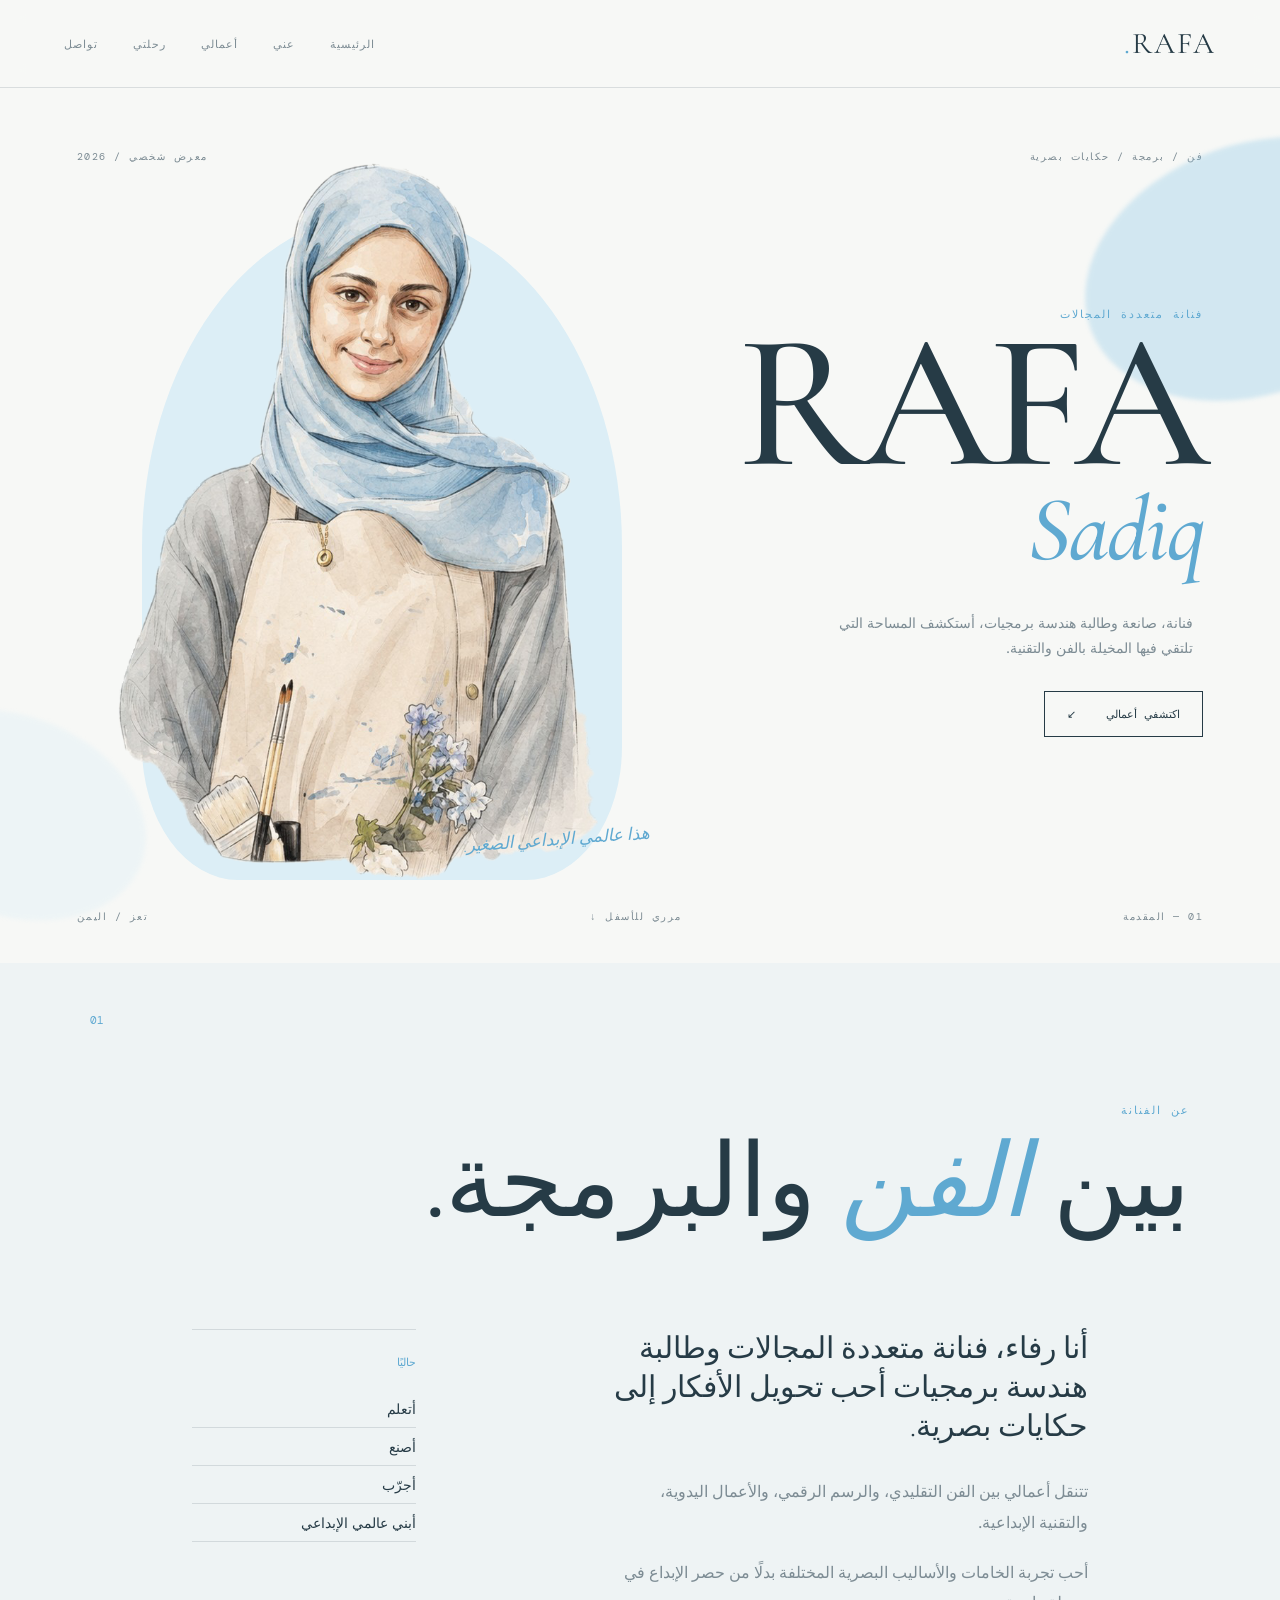
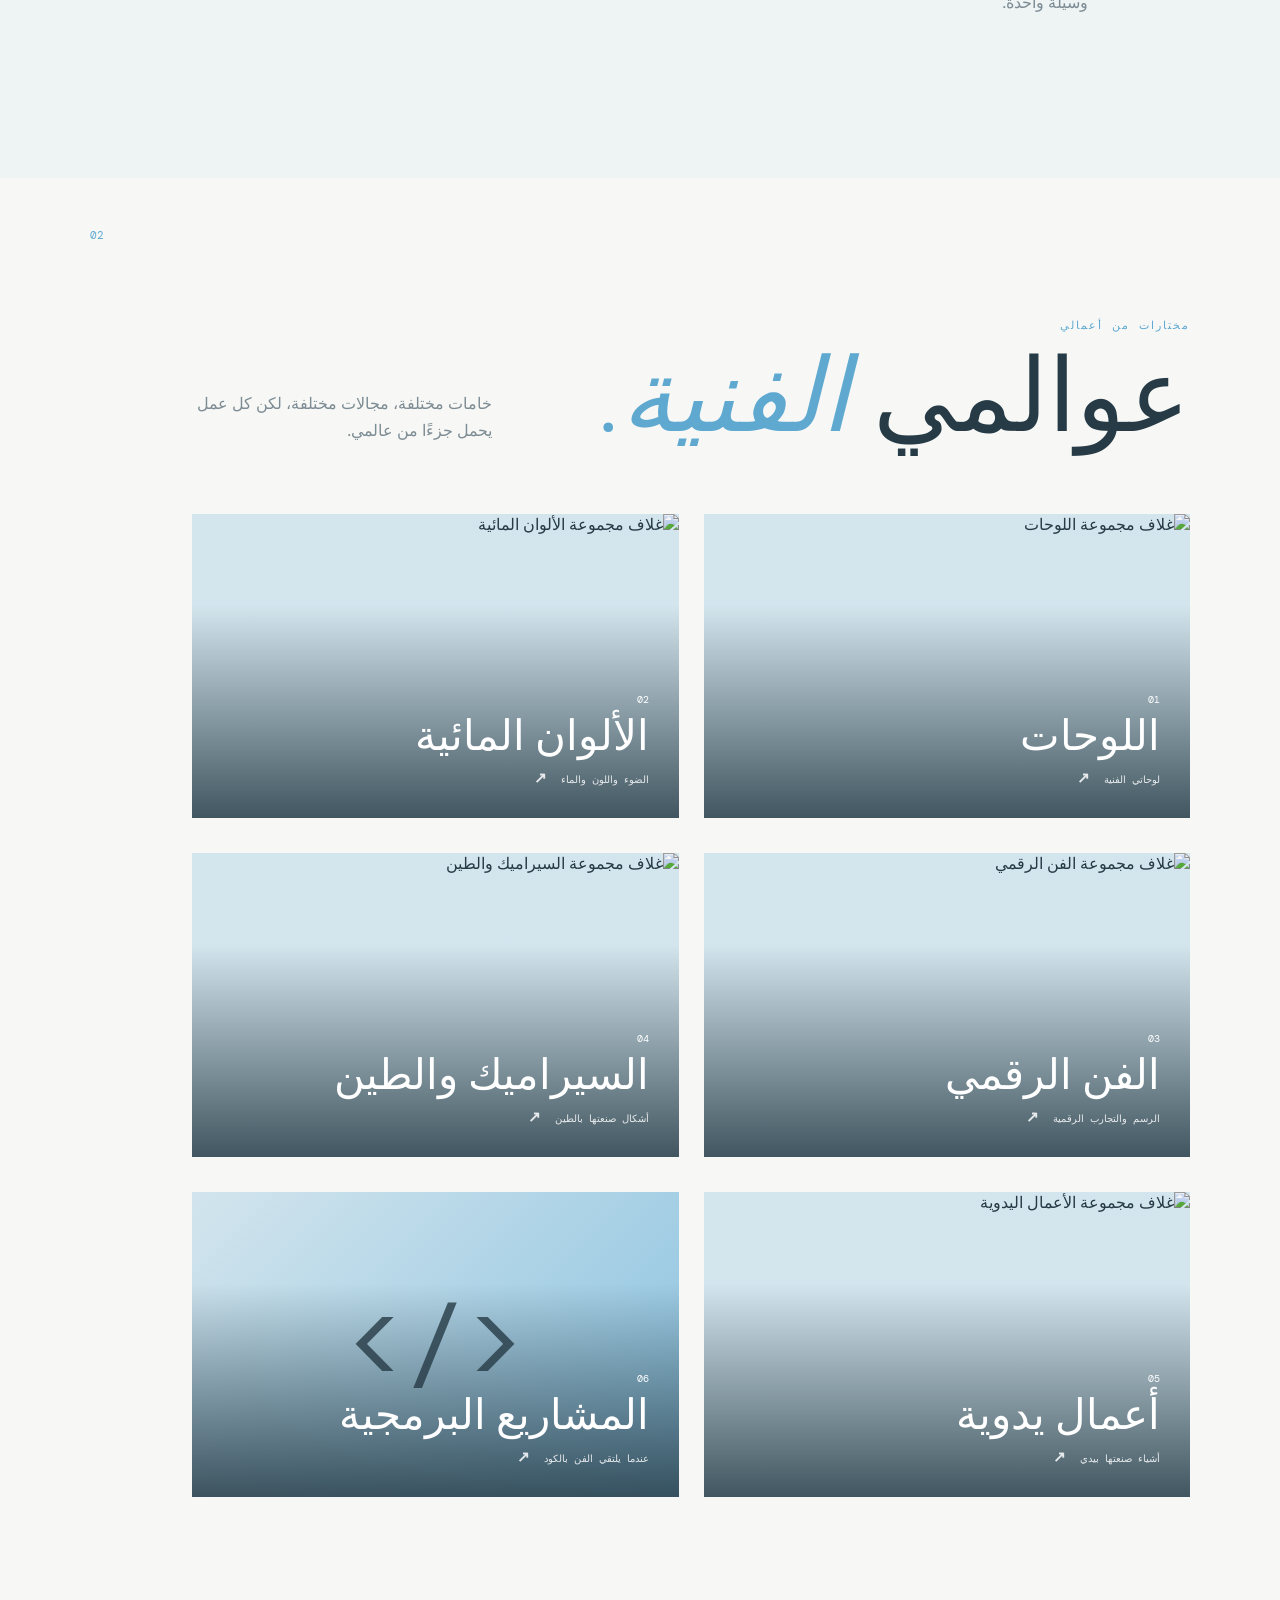
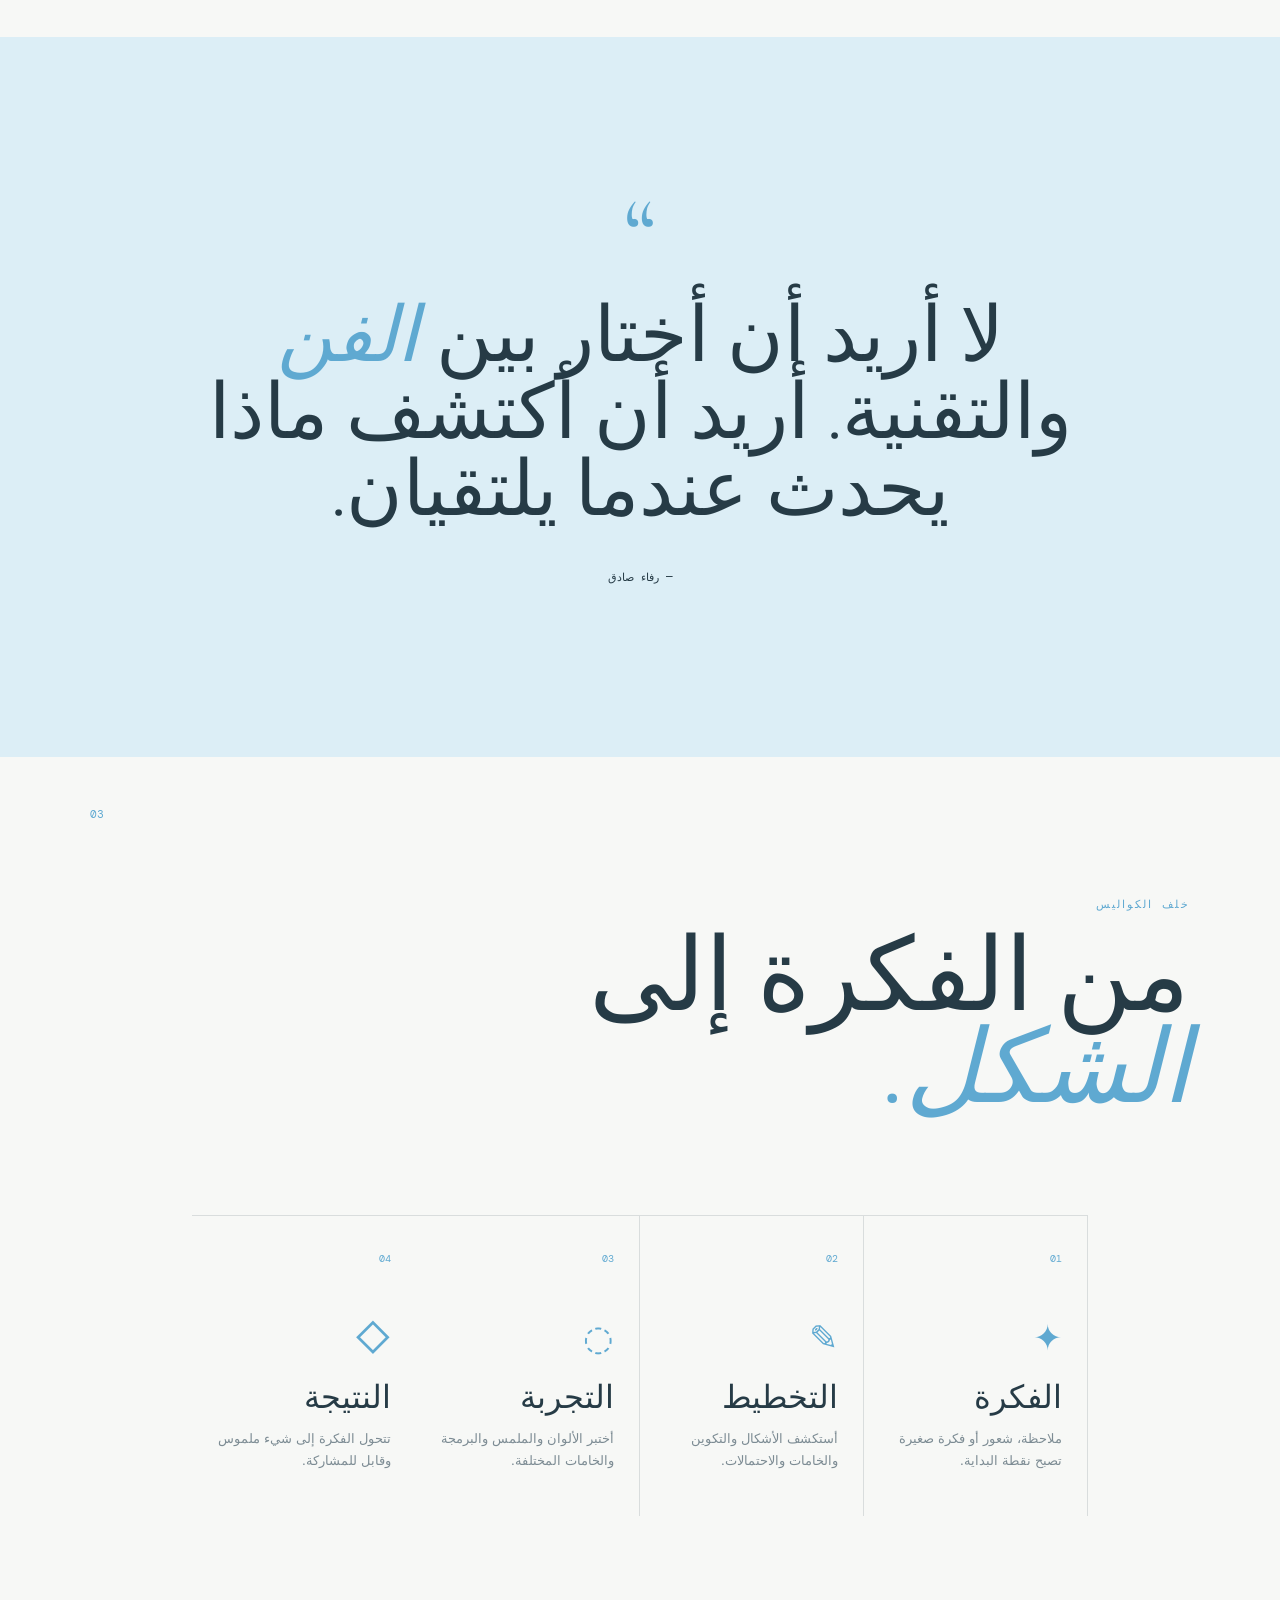
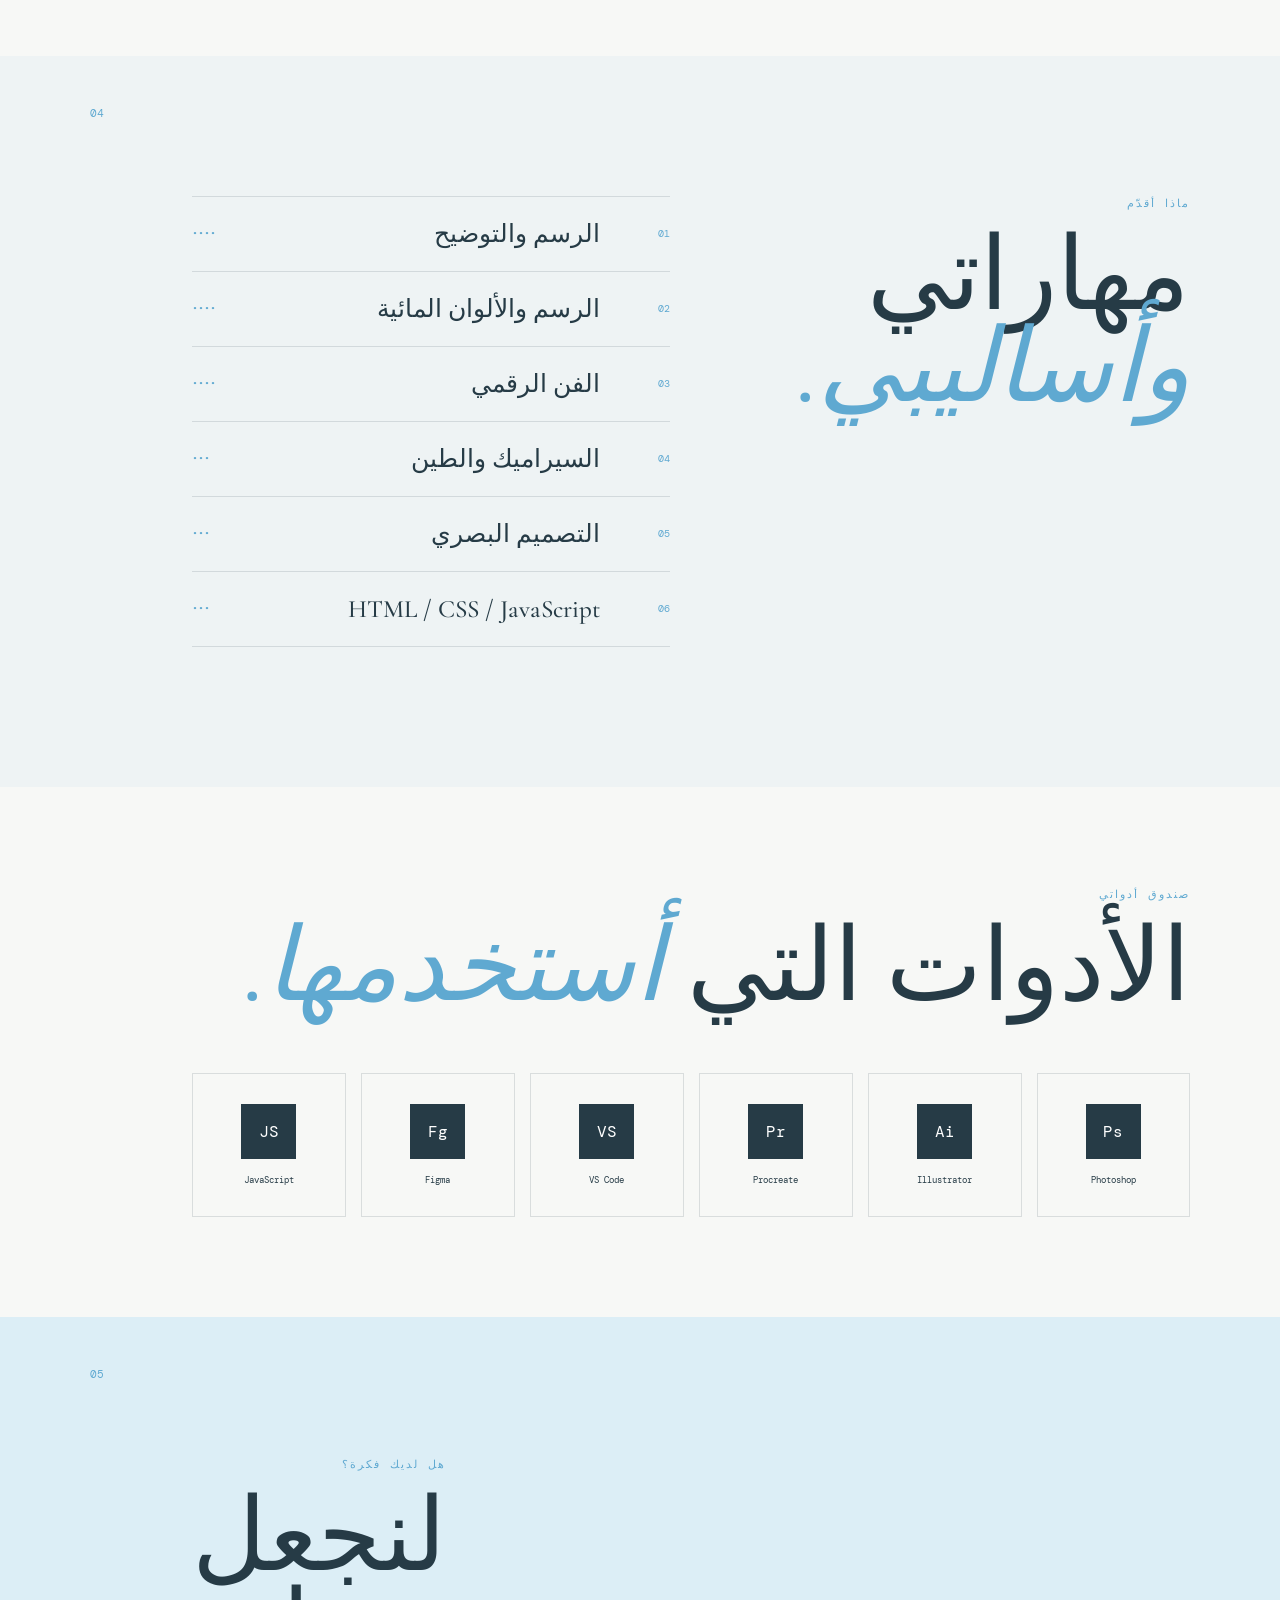
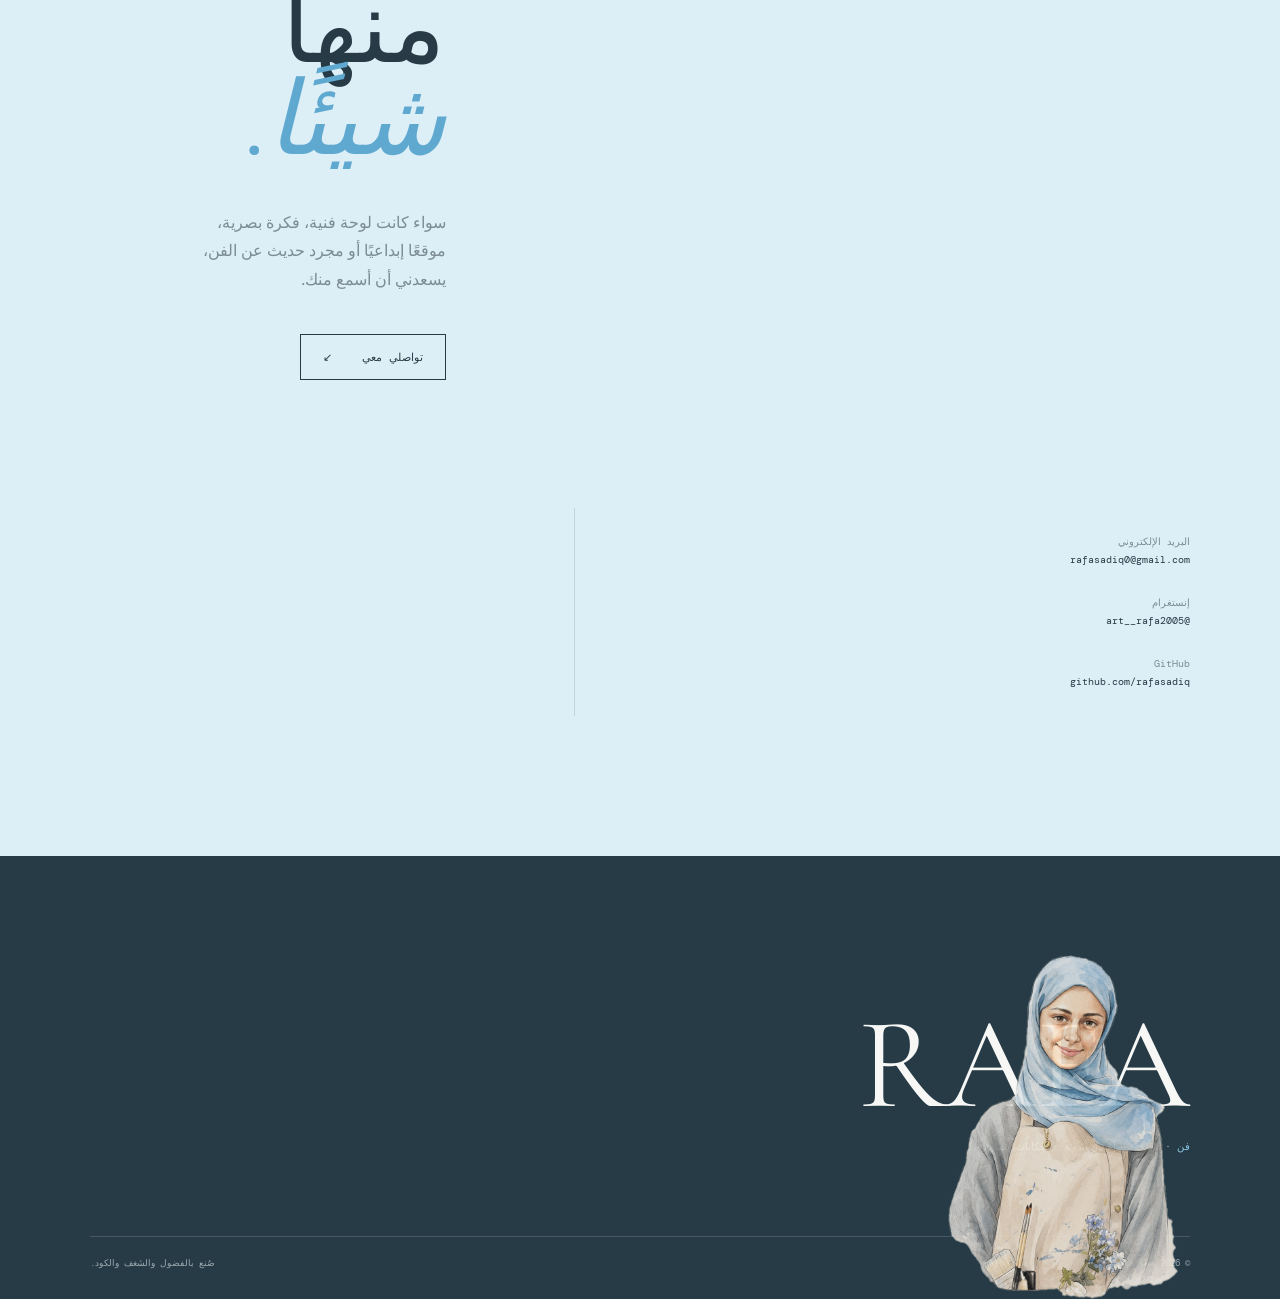
==== index.html @ 17b0424d "first commit" ====
<!DOCTYPE html>
<html lang="ar" dir="rtl">

<head>

    <meta charset="UTF-8">

    <meta name="viewport"
          content="width=device-width, initial-scale=1.0">

    <meta name="description"
          content="رفاء صادق — فنانة، مصممة وطالبة هندسة برمجيات">

    <title>رفاء صادق — فن وبرمجة</title>

    <!-- Google Fonts -->

    <link rel="preconnect"
          href="https://fonts.googleapis.com">

    <link rel="preconnect"
          href="https://fonts.gstatic.com"
          crossorigin>

    <link href="https://fonts.googleapis.com/css2?family=Cormorant+Garamond:wght@400;500;600;700&family=DM+Mono:wght@400;500&family=Inter:wght@300;400;500;600&display=swap"
          rel="stylesheet">

    <link rel="stylesheet"
          href="css/style.css">

</head>


<body>


<!-- ================= NAVIGATION ================= -->

<header class="navbar">

    <a href="#home" class="logo">
        RAFA<span>.</span>
    </a>


    <nav class="nav-links">

        <a href="#home">
            الرئيسية
        </a>

        <a href="#about">
            عني
        </a>

        <a href="#works">
            أعمالي
        </a>

        <a href="#process">
            رحلتي
        </a>

        <a href="#contact">
            تواصل
        </a>

    </nav>


    <button class="menu-button"
            id="menuButton"
            aria-label="فتح القائمة">

        <span></span>
        <span></span>

    </button>

</header>



<!-- ================= HERO ================= -->

<main>


<section class="hero" id="home">


    <div class="hero-watercolor watercolor-one"></div>

    <div class="hero-watercolor watercolor-two"></div>



    <div class="hero-top">

        <span>
            فن / برمجة / حكايات بصرية
        </span>

        <span>
            معرض شخصي / 2026
        </span>

    </div>



    <div class="hero-content">


        <div class="hero-title">


            <p class="small-label">
                فنانة متعددة المجالات
            </p>


            <h1>

                RAFA

                <span>
                    Sadiq
                </span>

            </h1>


            <p class="hero-description">

                فنانة، صانعة وطالبة هندسة برمجيات،
                أستكشف المساحة التي تلتقي فيها
                المخيلة بالفن والتقنية.

            </p>


            <a href="#works"
               class="primary-button">

                اكتشفي أعمالي

                <span>
                    ↙
                </span>

            </a>


        </div>



        <div class="hero-character">


            <div class="character-frame">

                <img src="imges/rafa.png"
                     alt="صورة رفاء الفنية">

            </div>


            <span class="character-note">

                هذا عالمي الإبداعي الصغير.

            </span>


        </div>


    </div>



    <div class="hero-bottom">

        <span>
            01 — المقدمة
        </span>

        <span class="scroll-indicator">
            مرري للأسفل ↓
        </span>

        <span>
            تعز / اليمن
        </span>

    </div>


</section>



<!-- ================= ABOUT ================= -->

<section class="about section"
         id="about">


    <div class="section-number">
        01
    </div>



    <div class="section-heading">


        <p class="eyebrow">
            عن الفنانة
        </p>


        <h2>

            بين
            <em>الفن</em>
            والبرمجة.

        </h2>


    </div>



    <div class="about-grid">


        <div class="about-text">


            <p class="large-text">

                أنا رفاء، فنانة متعددة المجالات
                وطالبة هندسة برمجيات أحب تحويل
                الأفكار إلى حكايات بصرية.

            </p>


            <p>

                تتنقل أعمالي بين الفن التقليدي،
                والرسم الرقمي، والأعمال اليدوية،
                والتقنية الإبداعية.

            </p>


            <p>

                أحب تجربة الخامات والأساليب
                البصرية المختلفة بدلًا من حصر
                الإبداع في وسيلة واحدة.

            </p>


</div>



        <div class="about-note">


            <span>
                حاليًا
            </span>


            <ul>

                <li>
                    أتعلم
                </li>

                <li>
                    أصنع
                </li>

                <li>
                    أجرّب
                </li>

                <li>
                    أبني عالمي الإبداعي
                </li>

            </ul>


        </div>


    </div>


</section>



<!-- ================= WORKS ================= -->

<section class="works section" id="works">

    <div class="section-number">
        02
    </div>


    <!-- WORKS INTRO -->

    <div class="works-heading">

        <div>

            <p class="eyebrow">
                مختارات من أعمالي
            </p>

            <h2>
                عوالمي
                <em>الفنية.</em>
            </h2>

        </div>


        <p class="works-intro">

            خامات مختلفة، مجالات مختلفة،
            لكن كل عمل يحمل جزءًا من عالمي.

        </p>

    </div>


    <!-- =================
         WORK CATEGORIES
    ================= -->

    <div class="work-categories">


        <!-- 01 — PAINTINGS -->

      <a href="paintings.html" class="work-category">
    <div class="category-image">
        <img src="assets/works/painting-cover.jpg"
             alt="غلاف مجموعة اللوحات">

        <div class="category-overlay">
            <span>01</span>

            <h3>
                اللوحات
            </h3>

            <p>
                لوحاتي الفنية
                <strong>↗</strong>
            </p>
        </div>
    </div>
</a>



        <!-- 02 — WATERCOLOR -->
<a href="watercolor.html" class="work-category">
    <div class="category-image">
        <img src="assets/works/watercolor-cover.jpg"
             alt="غلاف مجموعة الألوان المائية">

        <div class="category-overlay">
            <span>02</span>

            <h3>
                الألوان المائية
            </h3>

            <p>
                الضوء واللون والماء
                <strong>↗</strong>
            </p>
        </div>
    </div>
</a>



        <!-- 03 — DIGITAL ART -->

       <a href="digital.html" class="work-category">
    <div class="category-image">
        <img src="assets/works/digital-cover.jpg"
             alt="غلاف مجموعة الفن الرقمي">

        <div class="category-overlay">
            <span>03</span>

            <h3>
                الفن الرقمي
            </h3>

            <p>
                الرسم والتجارب الرقمية
                <strong>↗</strong>
            </p>
        </div>
    </div>
</a>



        <!-- 04 — CERAMICS -->
<a href="ceramics.html" class="work-category">
    <div class="category-image">
        <img src="assets/works/ceramic-cover.jpg"
             alt="غلاف مجموعة السيراميك والطين">

        <div class="category-overlay">
            <span>04</span>

            <h3>
                السيراميك والطين
            </h3>

            <p>
                أشكال صنعتها بالطين
                <strong>↗</strong>
            </p>
        </div>
    </div>
</a>
       



        <!-- 05 — HANDMADE -->

   <a href="handmade.html" class="work-category">
    <div class="category-image">
        <img src="assets/works/handmade-cover.jpg"
             alt="غلاف مجموعة الأعمال اليدوية">

        <div class="category-overlay">
            <span>05</span>

            <h3>
                أعمال يدوية
            </h3>

            <p>
                أشياء صنعتها بيدي
                <strong>↗</strong>
            </p>
        </div>
    </div>
</a>



        <!-- 06 — CODE -->

      <a href="code.html" class="work-category">
    <div class="category-image code-category">

        <div class="code-symbol-large">
            &lt;/&gt;
        </div>

        <div class="category-overlay">
            <span>06</span>

            <h3>
                المشاريع البرمجية
            </h3>

            <p>
                عندما يلتقي الفن بالكود
                <strong>↗</strong>
            </p>
        </div>

    </div>
</a>


    </div>



    <!-- =========================
         COLLECTION VIEW
    ========================= -->

    <div class="collection-view"
         id="collectionView">


        <!-- BACK -->

        <button class="back-button"
                onclick="closeCollection()">

            ← العودة إلى الأعمال

        </button>


        <!-- COLLECTION HEADER -->

        <div class="collection-header">

            <p class="eyebrow"
               id="collectionEyebrow">

                COLLECTION

            </p>

            <h2 id="collectionTitle">

                أعمالي

            </h2>

            <p id="collectionDescription">

                مجموعة من أعمالي وتجربتي الإبداعية.

            </p>

        </div>


        <!-- COLLECTION CONTENT -->

        <div class="collection-gallery"
             id="collectionGallery">

            <!-- JavaScript سيضع الأعمال هنا -->

        </div>


    </div>

</section>



<!-- ================= CREATIVE STATEMENT ================= -->

<section class="statement">


    <div class="statement-mark">
        “
    </div>


    <blockquote>

        لا أريد أن أختار بين
        <span>الفن</span>
        والتقنية.
        أريد أن أكتشف ماذا يحدث
        عندما يلتقيان.

    </blockquote>


    <p>
        — رفاء صادق
    </p>


</section>



<!-- ================= PROCESS ================= -->

<section class="process section"
         id="process">


    <div class="section-number">
        03
    </div>



    <div class="section-heading">


        <p class="eyebrow">
            خلف الكواليس
        </p>


        <h2>

            من الفكرة
            إلى <em>الشكل.</em>

        </h2>


    </div>



    <div class="process-grid">


        <div class="process-item">


            <span>
                01
            </span>


            <div class="process-icon">
                ✦
            </div>


            <h3>
                الفكرة
            </h3>


            <p>

                ملاحظة، شعور أو فكرة صغيرة
                تصبح نقطة البداية.

            </p>


        </div>



        <div class="process-item">


            <span>
                02
            </span>


            <div class="process-icon">
                ✎
            </div>


            <h3>
                التخطيط
            </h3>


            <p>

                أستكشف الأشكال والتكوين
                والخامات والاحتمالات.

            </p>


        </div>



        <div class="process-item">


            <span>
                03
            </span>


            <div class="process-icon">
                ◌
            </div>


<h3>
                التجربة
            </h3>


            <p>

                أختبر الألوان والملمس
                والبرمجة والخامات المختلفة.

            </p>


        </div>



        <div class="process-item">


            <span>
                04
            </span>


            <div class="process-icon">
                ◇
            </div>


            <h3>
                النتيجة
            </h3>


            <p>

                تتحول الفكرة إلى شيء
                ملموس وقابل للمشاركة.

            </p>


        </div>


    </div>


</section>



<!-- ================= SKILLS ================= -->

<section class="skills section">


    <div class="section-number">
        04
    </div>



    <div class="skills-layout">


        <div>


            <p class="eyebrow">
                ماذا أقدّم
            </p>


            <h2>

                مهاراتي
                <em>وأساليبي.</em>

            </h2>


        </div>



        <div class="skills-list">


            <div class="skill-row">

                <span>01</span>

                <strong>
                    الرسم والتوضيح
                </strong>

                <small>
                    ••••
                </small>

            </div>


            <div class="skill-row">

                <span>02</span>

                <strong>
                    الرسم والألوان المائية
                </strong>

                <small>
                    ••••
                </small>

            </div>


            <div class="skill-row">

                <span>03</span>

                <strong>
                    الفن الرقمي
                </strong>

                <small>
                    ••••
                </small>

            </div>


            <div class="skill-row">

                <span>04</span>

                <strong>
                    السيراميك والطين
                </strong>

                <small>
                    •••
                </small>

            </div>


            <div class="skill-row">

                <span>05</span>

                <strong>
                    التصميم البصري
                </strong>

                <small>
                    •••
                </small>

            </div>


            <div class="skill-row">

                <span>06</span>

                <strong>
                    HTML / CSS / JavaScript
                </strong>

                <small>
                    •••
                </small>

            </div>


        </div>


    </div>


</section>



<!-- ================= TOOLS ================= -->

<section class="tools section">


    <div class="tools-header">


        <p class="eyebrow">
            صندوق أدواتي
        </p>


        <h2>

            الأدوات التي
            <em>أستخدمها.</em>

        </h2>


    </div>



    <div class="tools-grid">


        <div class="tool">

            <span class="tool-symbol">
                Ps
            </span>

            <p>
                Photoshop
            </p>

        </div>



        <div class="tool">

            <span class="tool-symbol">
                Ai
            </span>

            <p>
                Illustrator
            </p>

        </div>



        <div class="tool">

            <span class="tool-symbol">
                Pr
            </span>

            <p>
                Procreate
            </p>

        </div>



        <div class="tool">

            <span class="tool-symbol">
                VS
            </span>

            <p>
                VS Code
            </p>

        </div>



        <div class="tool">

            <span class="tool-symbol">
                Fg
            </span>

            <p>
                Figma
            </p>

        </div>



        <div class="tool">

            <span class="tool-symbol">
                JS
            </span>

            <p>
                JavaScript
            </p>

        </div>


    </div>


</section>


<!-- ================= CONTACT ================= -->

<section class="contact section"
         id="contact">


    <div class="contact-background"></div>


    <div class="section-number">
        05
    </div>



    <div class="contact-content">


        <p class="eyebrow">
            هل لديك فكرة؟
        </p>


        <h2>

            لنجعل منها
            <em>شيئًا.</em>

        </h2>


        <p class="contact-description">

            سواء كانت لوحة فنية، فكرة بصرية،
            موقعًا إبداعيًا أو مجرد حديث عن الفن،
            يسعدني أن أسمع منك.

        </p>


        <a href="mailto:rafasadiq0@gmail.com"
           class="primary-button">

            تواصلي معي

            <span>
                ↙
            </span>

        </a>


    </div>



    <div class="contact-details">


        <p>

            البريد الإلكتروني

            <br>

            <a href="mailto:rafasadiq0@gmail.com">
                rafasadiq0@gmail.com
            </a>

        </p>



        <p>

            إنستغرام

            <br>

            <a href="#">
                @art__rafa2005
            </a>

        </p>



        <p>

            GitHub

            <br>

            <a href="#">
                github.com/rafasadiq
            </a>

        </p>


    </div>


</section>


</main>



<!-- ================= FOOTER ================= -->

<footer>


    <div class="footer-character">

        <img src="imges/rafa.png"
             alt="رفاء">

    </div>



    <div class="footer-main">


        <h2>
            RAFA
        </h2>


        <p>
            فن · برمجة · أعمال يدوية · حكايات بصرية
        </p>


    </div>



    <div class="footer-bottom">


        <span>
            © 2026 رفاء صادق
        </span>


        <span>
            صُنع بالفضول والشغف والكود.
        </span>


    </div>


</footer>



<script src="js/script.js"></script>

</body>

</html>
---- css/style.css ----
/* =========================
   ROOT
========================= */

:root {

    --cream: #f7f8f6;
    --paper: #eef3f4;

    --sky: #8fc9e8;
    --sky-dark: #5fa9d1;
    --sky-light: #dceef6;

    --ink: #263b46;
    --muted: #7d8c94;

    --white: #ffffff;

    --border: rgba(38, 59, 70, 0.14);

    --serif: "Cormorant Garamond", serif;
    --sans: "Inter", sans-serif;
    --mono: "DM Mono", monospace;

}


/* =========================
   RESET
========================= */

* {
    margin: 0;
    padding: 0;
    box-sizing: border-box;
}

html {
    scroll-behavior: smooth;
}

body {

    background: var(--cream);

    color: var(--ink);

    font-family: var(--sans);

    overflow-x: hidden;

}

img {
    max-width: 100%;
    display: block;
}

a {
    color: inherit;
    text-decoration: none;
}


/* =========================
   NAVBAR
========================= */

.navbar {

    position: fixed;

    top: 0;
    left: 0;

    width: 100%;

    padding: 25px 5vw;

    display: flex;

    justify-content: space-between;
    align-items: center;

    z-index: 1000;

    background: rgba(247, 248, 246, 0.85);

    backdrop-filter: blur(12px);

    border-bottom: 1px solid var(--border);

}

.logo {

    font-family: var(--serif);

    font-size: 30px;

    letter-spacing: 2px;

}

.logo span {
    color: var(--sky-dark);
}


.nav-links {

    display: flex;

    gap: 35px;

}

.nav-links a {

    font-family: var(--mono);

    font-size: 11px;

    text-transform: uppercase;

    letter-spacing: 1px;

    color: var(--muted);

    transition: 0.3s;

}

.nav-links a:hover {
    color: var(--sky-dark);
}


.menu-button {
    display: none;
}


/* =========================
   HERO
========================= */

.hero {

    min-height: 100vh;

    padding: 150px 6vw 40px;

    position: relative;

    overflow: hidden;

    display: flex;

    flex-direction: column;

    justify-content: space-between;

}


.hero-top,
.hero-bottom {

    display: flex;

    justify-content: space-between;

    font-family: var(--mono);

    font-size: 10px;

    letter-spacing: 1.5px;

    color: var(--muted);

}


.hero-content {

    display: grid;

    grid-template-columns: 1fr 1fr;

    align-items: center;

    max-width: 1300px;

    width: 100%;

    margin: auto;

}


.hero-title {
    position: relative;
    z-index: 2;
}


.small-label,
.eyebrow {

    font-family: var(--mono);

    font-size: 11px;

    text-transform: uppercase;

    letter-spacing: 2px;

    color: var(--sky-dark);

    margin-bottom: 20px;

}


.hero-title h1 {

    font-family: var(--serif);

    font-size: clamp(100px, 15vw, 220px);

    font-weight: 500;

    line-height: 0.65;

    letter-spacing: -8px;

}


.hero-title h1 span {

    display: block;

    margin-left: 130px;

    margin-top: 35px;

    font-family: var(--serif);

    font-style: italic;

    font-size: 0.48em;

    letter-spacing: -2px;

    color: var(--sky-dark);

}


.hero-description {

    max-width: 380px;

    line-height: 1.8;

    color: var(--muted);

    font-size: 14px;

    margin: 50px 0 30px 10px;

}


.primary-button {

    display: inline-flex;

    gap: 30px;

    align-items: center;

    padding: 15px 22px;

    border: 1px solid var(--ink);

    font-family: var(--mono);

    font-size: 11px;

    text-transform: uppercase;

    transition: 0.3s;

}


.primary-button:hover {

    background: var(--ink);

    color: white;

}


.hero-character {

    position: relative;

    display: flex;

    justify-content: center;

}


.character-frame {

    width: min(480px, 90%);

    position: relative;

}


.character-frame::before {

    content: "";

    position: absolute;

    inset: 7% -5% 0 5%;

    background: var(--sky-light);

    border-radius: 50% 50% 20% 20%;

    z-index: -1;

}


.character-frame img {

    width: 100%;

    filter: saturate(0.9);

}


.character-note {

    position: absolute;

    right: -10px;

    bottom: 30px;

    font-family: var(--serif);

    font-style: italic;

    font-size: 17px;

    color: var(--sky-dark);
transform: rotate(-4deg);

}


.hero-bottom {
    margin-top: 30px;
}


/* =========================
   DECORATION
========================= */

.hero-watercolor {

    position: absolute;

    border-radius: 50%;

    filter: blur(2px);

    opacity: 0.35;

    pointer-events: none;

}

.watercolor-one {

    width: 350px;
    height: 250px;

    background: var(--sky);

    top: 15%;
    right: -150px;

    transform: rotate(-20deg);

}

.watercolor-two {

    width: 280px;
    height: 200px;

    background: var(--sky-light);

    bottom: 5%;
    left: -130px;

    transform: rotate(20deg);

}


/* =========================
   GENERAL SECTION
========================= */

.section {

    padding: 140px 7vw;

    position: relative;

}


.section-number {

    font-family: var(--mono);

    font-size: 11px;

    color: var(--sky-dark);

    position: absolute;

    left: 7vw;

    top: 50px;

}


.section-heading {

    max-width: 900px;

    margin-left: 8vw;

}


.section-heading h2,
.works-heading h2,
.skills h2,
.tools h2,
.contact h2 {

    font-family: var(--serif);

    font-weight: 500;

    font-size: clamp(60px, 8vw, 120px);

    line-height: 0.9;

}


h2 em {

    color: var(--sky-dark);

    font-style: italic;

}


/* =========================
   ABOUT
========================= */

.about {

    background: var(--paper);

}


.about-grid {

    display: grid;

    grid-template-columns: 1.5fr 0.7fr;

    gap: 15vw;

    margin: 100px 8vw 0;

}


.about-text {

    max-width: 700px;

}


.large-text {

    font-family: var(--serif);

    font-size: 30px;

    line-height: 1.3;

    margin-bottom: 30px;

}


.about-text p:not(.large-text) {

    color: var(--muted);

    line-height: 1.9;

    margin-bottom: 20px;

}


.about-note {

    border-top: 1px solid var(--border);

    padding-top: 20px;

}


.about-note span {

    font-family: var(--mono);

    color: var(--sky-dark);

    font-size: 11px;

}


.about-note ul {

    list-style: none;

    margin-top: 20px;

}


.about-note li {

    padding: 10px 0;

    border-bottom: 1px solid var(--border);

    font-size: 14px;

}


/* =========================
   WORKS
========================= */

.works {

    background: var(--cream);

}


.works-heading {

    display: flex;

    justify-content: space-between;

    align-items: end;

    margin-left: 8vw;

    margin-bottom: 70px;

}


.works-intro {

    max-width: 300px;

    color: var(--muted);

    line-height: 1.7;

}


.filters {

    margin-left: 8vw;

    display: flex;

    flex-wrap: wrap;

    gap: 10px;

    margin-bottom: 60px;

}


.filter {

    background: transparent;

    border: 1px solid var(--border);

    padding: 10px 15px;

    font-family: var(--mono);

    font-size: 10px;

    text-transform: uppercase;

    color: var(--muted);

    cursor: pointer;

    transition: 0.3s;

}


.filter:hover,
.filter.active {

    background: var(--sky);

    border-color: var(--sky);

    color: var(--ink);

}


.gallery {

    margin-left: 8vw;

    display: grid;

    grid-template-columns: repeat(12, 1fr);

    gap: 50px 25px;

}


.art-card {

    grid-column: span 4;

    opacity: 1;

    transition: 0.5s;

}


.art-card.large {
    grid-column: span 7;
}


.art-card.wide {
    grid-column: span 7;
}


.art-card.hidden {

    opacity: 0;

    transform: scale(0.96);

    pointer-events: none;

    position: absolute;

}


.art-image {

    position: relative;

    overflow: hidden;

    background: var(--sky-light);

    aspect-ratio: 4 / 5;

}


.large .art-image {

    aspect-ratio: 16 / 11;

}


.wide .art-image {

    aspect-ratio: 16 / 10;

}


.art-image img {

    width: 100%;

    height: 100%;

    object-fit: cover;

    transition: transform 0.7s;

}


.art-card:hover img {
    transform: scale(1.04);
}


.art-number {

    position: absolute;

    top: 15px;
    right: 15px;

    background: rgba(255,255,255,0.8);

    padding: 7px 9px;

    font-family: var(--mono);

    font-size: 9px;

}


.art-info {

    display: flex;

    justify-content: space-between;
padding: 15px 0;

    border-bottom: 1px solid var(--border);

}


.art-info h3 {

    font-family: var(--serif);

    font-size: 23px;

    font-weight: 500;

}


.art-info p,
.art-info > span {

    font-family: var(--mono);

    color: var(--muted);

    font-size: 9px;

    margin-top: 5px;

}


.code-art {

    display: grid;

    place-items: center;

    background:

        linear-gradient(
            135deg,
            var(--sky-light),
            var(--sky)
        );

}


.code-symbol {

    font-family: var(--mono);

    font-size: 70px;

    color: var(--ink);

}


/* =========================
   STATEMENT
========================= */

.statement {

    min-height: 80vh;

    padding: 15vh 10vw;

    display: flex;

    flex-direction: column;

    align-items: center;

    justify-content: center;

    text-align: center;

    background: var(--sky-light);

}


.statement-mark {

    font-family: var(--serif);

    font-size: 100px;

    color: var(--sky-dark);

    line-height: 0.5;

}


blockquote {

    max-width: 950px;

    font-family: var(--serif);

    font-size: clamp(45px, 6vw, 85px);

    line-height: 1;

    margin: 40px 0;

}


blockquote span {

    color: var(--sky-dark);

    font-style: italic;

}


.statement p {

    font-family: var(--mono);

    font-size: 11px;

}


/* =========================
   PROCESS
========================= */

.process {

    background: var(--cream);

}


.process-grid {

    margin: 100px 8vw 0;

    display: grid;

    grid-template-columns: repeat(4, 1fr);

    border-top: 1px solid var(--border);

}


.process-item {

    padding: 30px 25px;

    border-right: 1px solid var(--border);

    min-height: 300px;

}


.process-item:last-child {
    border-right: none;
}


.process-item > span {

    font-family: var(--mono);

    font-size: 10px;

    color: var(--sky-dark);

}


.process-icon {

    font-size: 35px;

    color: var(--sky-dark);

    margin: 50px 0 20px;

}


.process-item h3 {

    font-family: var(--serif);

    font-size: 32px;

    font-weight: 500;

}


.process-item p {

    color: var(--muted);

    font-size: 13px;

    line-height: 1.7;

    margin-top: 10px;

}


/* =========================
   SKILLS
========================= */

.skills {

    background: var(--paper);

}


.skills-layout {

    display: grid;

    grid-template-columns: 0.8fr 1.2fr;

    gap: 10vw;

    margin-left: 8vw;

}


.skills-list {

    border-top: 1px solid var(--border);

}


.skill-row {

    display: grid;

    grid-template-columns: 50px 1fr auto;

    gap: 20px;

    align-items: center;

    padding: 22px 0;

    border-bottom: 1px solid var(--border);

}


.skill-row span,
.skill-row small {

    font-family: var(--mono);

    color: var(--sky-dark);

    font-size: 10px;

}


.skill-row strong {

    font-family: var(--serif);

    font-size: 25px;

    font-weight: 500;

}


/* =========================
   TOOLS
========================= */

.tools {

    padding: 100px 7vw;

}


.tools-header {

    margin-left: 8vw;

    margin-bottom: 60px;

}


.tools-grid {

    margin-left: 8vw;

    display: grid;

    grid-template-columns: repeat(6, 1fr);

    gap: 15px;

}


.tool {

    border: 1px solid var(--border);

    padding: 30px 15px;

    text-align: center;

    transition: 0.3s;

}


.tool:hover {

    background: var(--sky-light);

    transform: translateY(-5px);

}


.tool-symbol {

    display: grid;

    place-items: center;

    width: 55px;

    height: 55px;

    margin: auto;

    background: var(--ink);

    color: white;

    font-family: var(--mono);

    font-size: 16px;

}


.tool p {

    font-family: var(--mono);

    font-size: 9px;

    margin-top: 15px;

}


/* =========================
   CONTACT
========================= */

.contact {

    min-height: 90vh;

    background: var(--sky-light);

    display: grid;

    grid-template-columns: 1fr 0.5fr;

    align-items: center;

    gap: 10vw;

}


.contact-content {

    margin-left: 8vw;

}


.contact-description {

    max-width: 500px;
color: var(--muted);

    line-height: 1.8;

    margin: 40px 0;

}


.contact-details {

    border-left: 1px solid var(--border);

    padding-left: 40px;

}


.contact-details p {

    font-family: var(--mono);

    font-size: 10px;

    color: var(--muted);

    margin: 25px 0;

    line-height: 1.8;

}


.contact-details a {

    color: var(--ink);

}


.contact-details a:hover {
    color: var(--sky-dark);
}


/* =========================
   FOOTER
========================= */

footer {

    position: relative;

    background: var(--ink);

    color: var(--cream);

    padding: 80px 7vw 30px;

    overflow: hidden;

}


.footer-character {

    position: absolute;

    right: 8vw;

    bottom: 0;

    width: 230px;

    opacity: 0.9;

}


.footer-main {

    min-height: 300px;

    display: flex;

    flex-direction: column;

    justify-content: center;

}


.footer-main h2 {

    font-family: var(--serif);

    font-size: 130px;

    font-weight: 400;

    line-height: 0.7;

}


.footer-main p {

    margin-top: 30px;

    font-family: var(--mono);

    font-size: 10px;

    color: var(--sky);

}


.footer-bottom {

    border-top: 1px solid rgba(255,255,255,0.15);

    padding-top: 20px;

    display: flex;

    justify-content: space-between;

    font-family: var(--mono);

    font-size: 9px;

    color: #9daab0;

}


/* =========================
   RESPONSIVE
========================= */

@media (max-width: 900px) {

    .nav-links {
        display: none;
    }

    .menu-button {
        display: flex;

        flex-direction: column;

        gap: 5px;

        border: none;

        background: none;

        cursor: pointer;
    }

    .menu-button span {

        width: 25px;
        height: 1px;

        background: var(--ink);

    }


    .hero-content {

        grid-template-columns: 1fr;

        text-align: center;

    }


    .hero-title {
        margin-bottom: 50px;
    }


    .hero-title h1 {
        font-size: 110px;
    }


    .hero-title h1 span {
        margin-left: 70px;
    }


    .hero-description {
        margin-left: auto;
        margin-right: auto;
    }


    .hero-character {
        max-width: 500px;
        margin: auto;
    }


    .about-grid,
    .skills-layout,
    .contact {

        grid-template-columns: 1fr;

    }


    .about-grid {
        gap: 60px;
    }


    .works-heading {
        flex-direction: column;

        align-items: start;

        gap: 30px;
    }


    .gallery {
        grid-template-columns: 1fr 1fr;
    }


    .art-card,
    .art-card.large,
    .art-card.wide {
        grid-column: span 1;
    }


    .process-grid {
        grid-template-columns: 1fr 1fr;
    }


    .tools-grid {
        grid-template-columns: repeat(3, 1fr);
    }


    .contact-details {
        border-left: none;

        border-top: 1px solid var(--border);

        padding: 30px 0;

        margin-left: 8vw;
    }

}


@media (max-width: 600px) {

    .hero {
        padding-left: 25px;
        padding-right: 25px;
    }


    .hero-top,
    .hero-bottom {
        font-size: 8px;
    }


    .hero-title h1 {
        font-size: 75px;
        letter-spacing: -4px;
    }


    .hero-title h1 span {
        margin-left: 40px;
    }


    .section {
        padding: 100px 25px;
    }


    .section-heading,
    .works-heading,
    .filters,
    .gallery,
    .process-grid,
    .skills-layout,
    .tools-header,
    .tools-grid {
        margin-left: 0;
    }


    .section-heading h2,
    .works-heading h2,
    .skills h2,
    .tools h2,
    .contact h2 {
        font-size: 65px;
    }


    .gallery {
        grid-template-columns: 1fr;
    }


    .art-card,
    .art-card.large,
    .art-card.wide {
        grid-column: span 1;
    }


    .process-grid {
        grid-template-columns: 1fr;
    }


    .process-item {
        border-right: none;

        border-bottom: 1px solid var(--border);
    }


    .tools-grid {
        grid-template-columns: repeat(2, 1fr);
    }


    .footer-character {
        opacity: 0.3;
        right: -30px;
    }
.footer-main h2 {
        font-size: 80px;
    }


    .footer-bottom {
        flex-direction: column;
        gap: 10px;
    }

}

#

/* =========================
   SCROLL REVEAL
========================= */

.reveal {

    opacity: 0;

    transform: translateY(30px);

    transition:
        opacity 0.8s ease,
        transform 0.8s ease;

}


.reveal.revealed {

    opacity: 1;

    transform: translateY(0);

}


/* =========================
   MOBILE NAV
========================= */

@media (max-width: 900px) {

    .nav-links.mobile-open {

        display: flex;

        position: absolute;

        top: 80px;

        left: 0;

        width: 100%;

        padding: 30px;

        flex-direction: column;

        gap: 20px;

        background: var(--cream);

        border-bottom: 1px solid var(--border);

    }

}

/* =========================
   ARABIC / RTL
========================= */

body {
    direction: rtl;
}


/* Navigation */

.navbar {
    direction: rtl;
}


/* Hero */

.hero {
    direction: rtl;
}

.hero-top,
.hero-bottom {
    direction: rtl;
}

.hero-title {
    text-align: right;
}

.hero-description {
    margin-right: 10px;
    margin-left: 0;
}


/* About */

.about-grid {
    direction: rtl;
}

.about-note {
    text-align: right;
}


/* Works */
/* =========================
   WORK CATEGORIES
========================= */

.work-categories {

    margin-left: 8vw;

    display: grid;

    grid-template-columns: repeat(2, 1fr);

    gap: 35px 25px;

}


.work-category {

    cursor: pointer;

    position: relative;

}


.category-image {

    position: relative;

    overflow: hidden;

    aspect-ratio: 16 / 10;

    background: var(--sky-light);

}


.category-image img {

    width: 100%;

    height: 100%;

    object-fit: cover;

    transition:
        transform 0.8s ease,
        filter 0.8s ease;

}


.work-category:hover
.category-image img {

    transform: scale(1.05);

}


/* =========================
   CATEGORY OVERLAY
========================= */

.category-overlay {

    position: absolute;

    inset: 0;

    display: flex;

    flex-direction: column;

    justify-content: flex-end;

    padding: 30px;

    color: white;

    background:
        linear-gradient(
            to top,
            rgba(38, 59, 70, 0.85),
            rgba(38, 59, 70, 0.05) 70%
        );

}


.category-overlay span {

    font-family: var(--mono);

    font-size: 10px;

    margin-bottom: 10px;

}


.category-overlay h3 {

    font-family: var(--serif);

    font-size: 42px;

    font-weight: 500;

    line-height: 1;

}


.category-overlay p {

    font-family: var(--mono);

    font-size: 10px;

    margin-top: 10px;

    opacity: 0.85;

}


.category-overlay strong {

    font-size: 15px;

    margin-right: 8px;

}


/* =========================
   CODE COVER
========================= */

.code-category {

    display: flex;

    align-items: center;

    justify-content: center;

    background:
        linear-gradient(
            135deg,
            var(--sky-light),
            var(--sky)
        );

}


.code-symbol-large {

    font-family: var(--mono);

    font-size: 100px;

    color: var(--ink);

    opacity: 0.8;

}


/* =========================
   COLLECTION VIEW
========================= */

.collection-view {

    display: none;

    margin-left: 8vw;

    margin-top: 110px;

}


.collection-view.open {

    display: block;

}


/* =========================
   BACK BUTTON
========================= */

.back-button {

    border: none;

    background: none;

    padding: 0;

    font-family: var(--mono);

    font-size: 10px;

    color: var(--sky-dark);

    cursor: pointer;

    margin-bottom: 60px;

    transition: 0.3s;

}


.back-button:hover {

    color: var(--ink);

    transform: translateX(5px);

}


/* =========================
   COLLECTION HEADER
========================= */

.collection-header {

    max-width: 800px;

    margin-bottom: 70px;

}


.collection-header h2 {

    font-family: var(--serif);

    font-size: clamp(65px, 9vw, 120px);

    line-height: 0.9;

    font-weight: 500;

    margin: 20px 0 30px;

}


.collection-header h2 em {

    color: var(--sky-dark);

    font-style: italic;

}


.collection-header > p:last-child {

    max-width: 520px;

    color: var(--muted);

    line-height: 1.9;

}


/* =========================
   COLLECTION GALLERY
========================= */

.collection-gallery {

    display: grid;

    grid-template-columns: repeat(2, 1fr);

    gap: 70px 30px;

}


.collection-item {

    overflow: hidden;

}


.collection-item.large {

    grid-column: span 2;

}


.collection-item-image {

    overflow: hidden;

    background: var(--sky-light);

    aspect-ratio: 4 / 5;

}


.collection-item.large
.collection-item-image {

    aspect-ratio: 16 / 10;

}


.collection-item-image img {

    width: 100%;

    height: 100%;

    object-fit: cover;

    transition:
        transform 0.7s ease;

}


.collection-item:hover
.collection-item-image img {

    transform: scale(1.03);

}


.collection-item-info {

    display: flex;

    align-items: baseline;

    justify-content: space-between;

    padding: 15px 0;

    border-bottom: 1px solid var(--border);

}


.collection-item-info h3 {

    font-family: var(--serif);

    font-size: 27px;

    font-weight: 500;

}


.collection-item-info span {font-family: var(--mono);

    font-size: 9px;

    color: var(--muted);

}

/* Process */

.process {
    direction: rtl;
}

.process-grid {
    direction: rtl;
}

.process-item {
    text-align: right;
}


/* Skills */

.skills {
    direction: rtl;
}

.skills-layout {
    direction: rtl;
}

.skill-row {
    direction: rtl;
}


/* Tools */

.tools {
    direction: rtl;
}

.tools-header {
    text-align: right;
}


/* Contact */

.contact {
    direction: rtl;
}

.contact-content {
    text-align: right;
}

.contact-details {
    text-align: right;
}


/* Footer */

footer {
    direction: rtl;
}

.footer-main {
    text-align: right;
}

@media (max-width: 900px) {

    .work-categories {

        grid-template-columns: 1fr;

        margin-left: 0;

    }


    .category-overlay h3 {

        font-size: 36px;

    }


    .collection-view {

        margin-left: 0;

    }


    .collection-gallery {

        grid-template-columns: 1fr;

    }


    .collection-item.large {

        grid-column: span 1;

    }

}


@media (max-width: 600px) {

    .category-image {

        aspect-ratio: 4 / 3;

    }


    .category-overlay {

        padding: 20px;

    }


    .category-overlay h3 {

        font-size: 32px;

    }


    .code-symbol-large {

        font-size: 70px;

    }


    .collection-header h2 {

        font-size: 65px;

    }

}
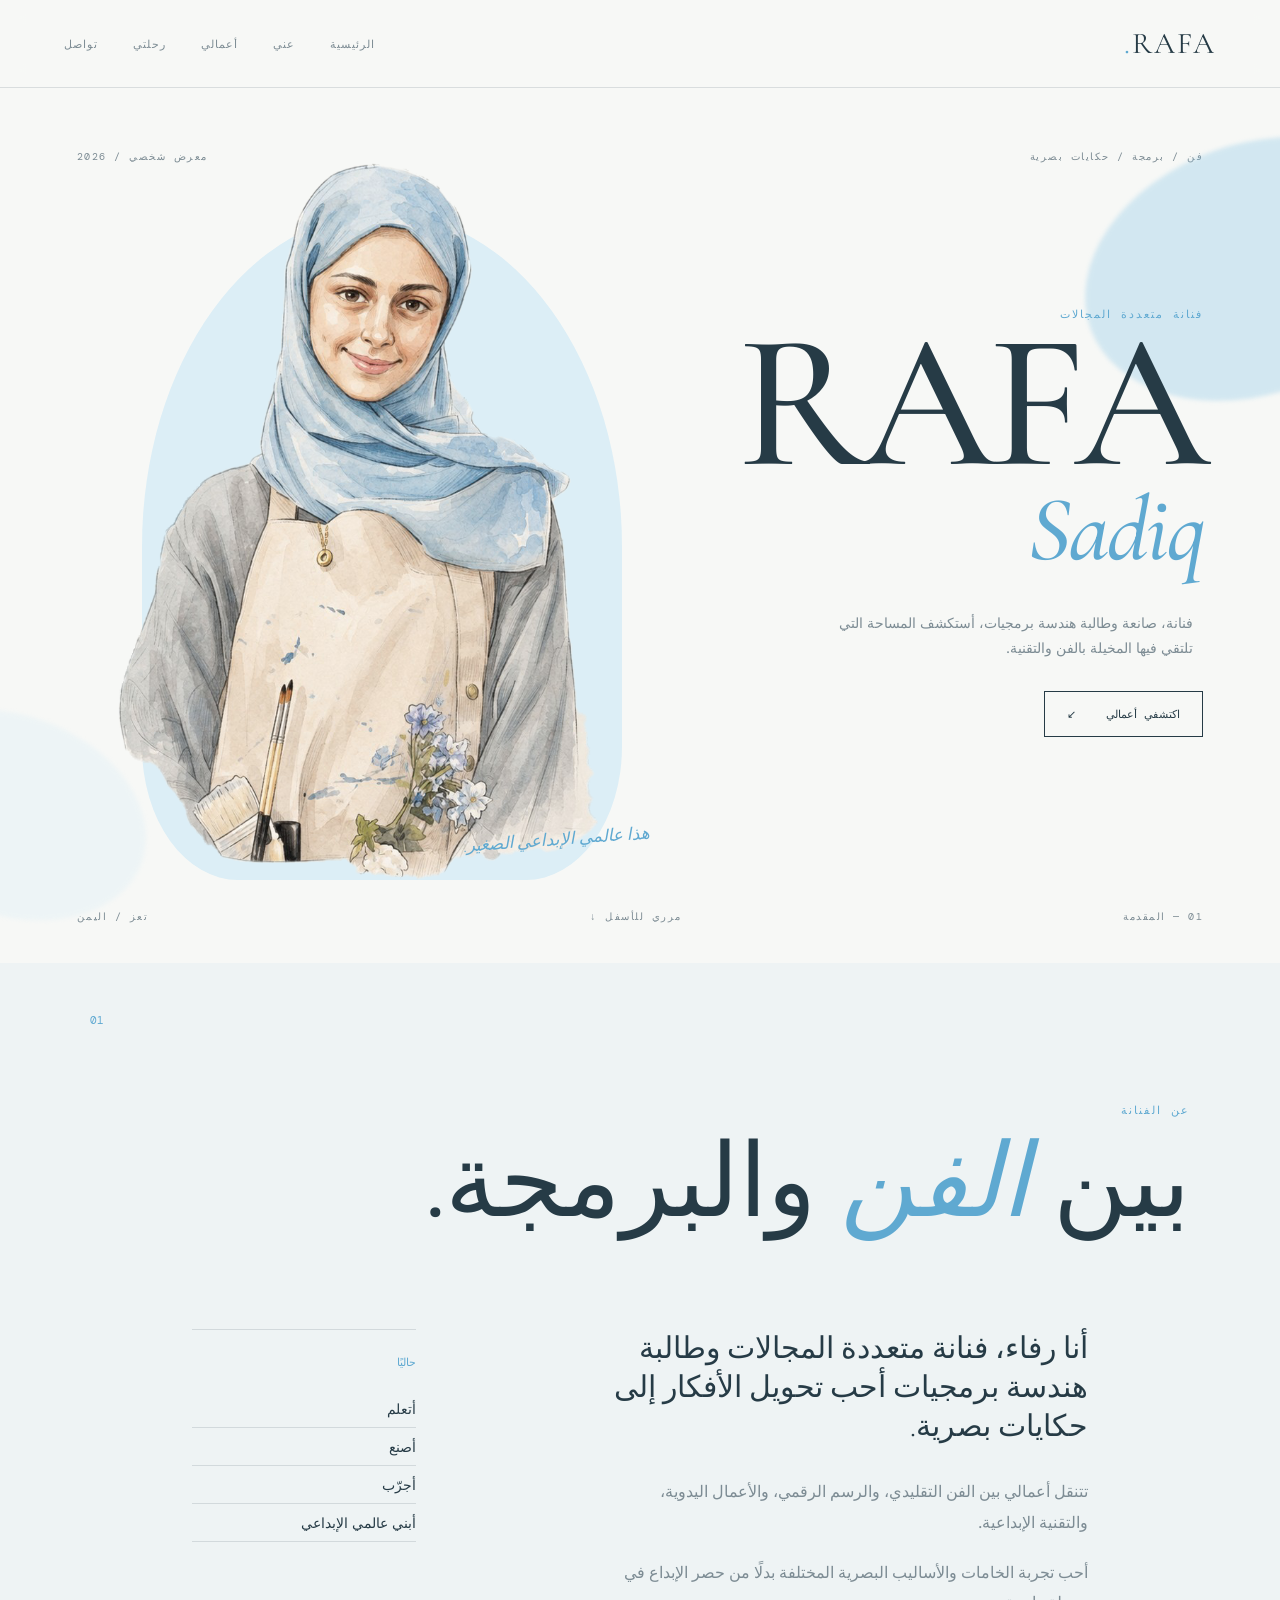
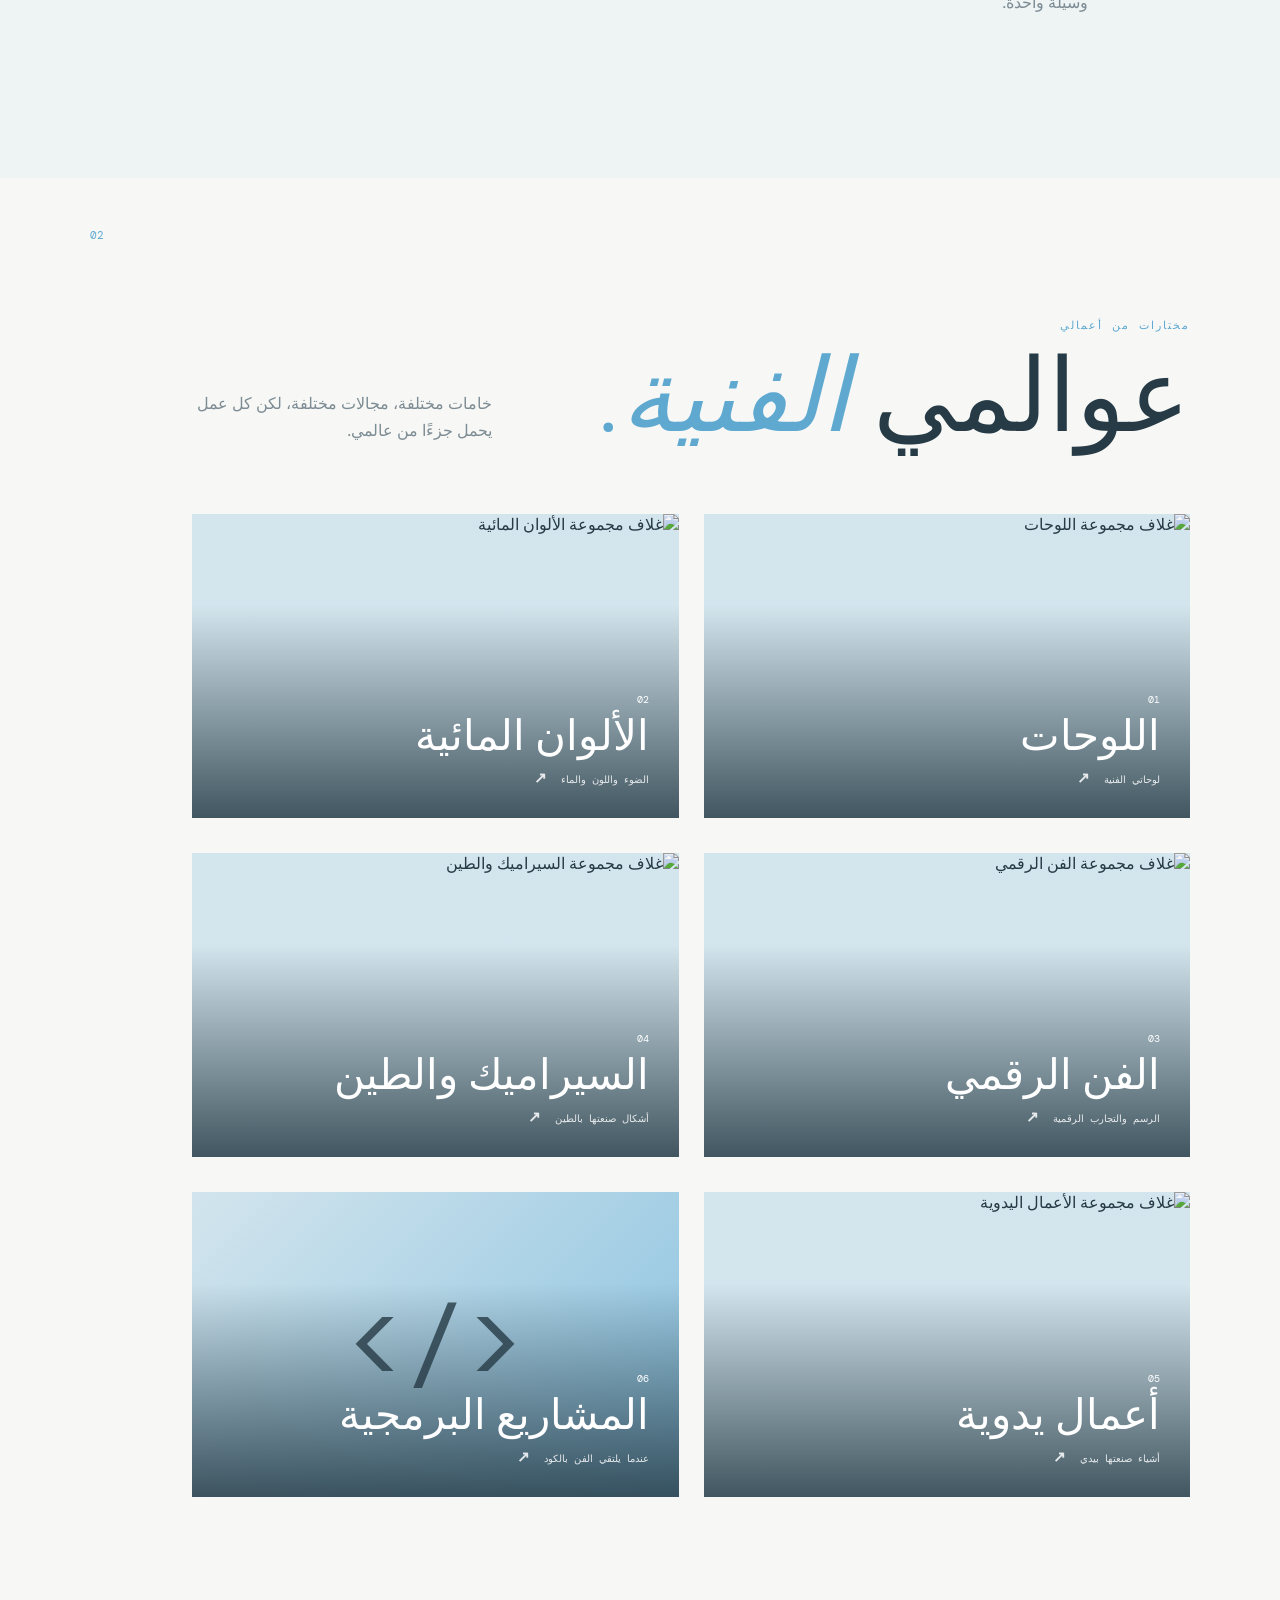
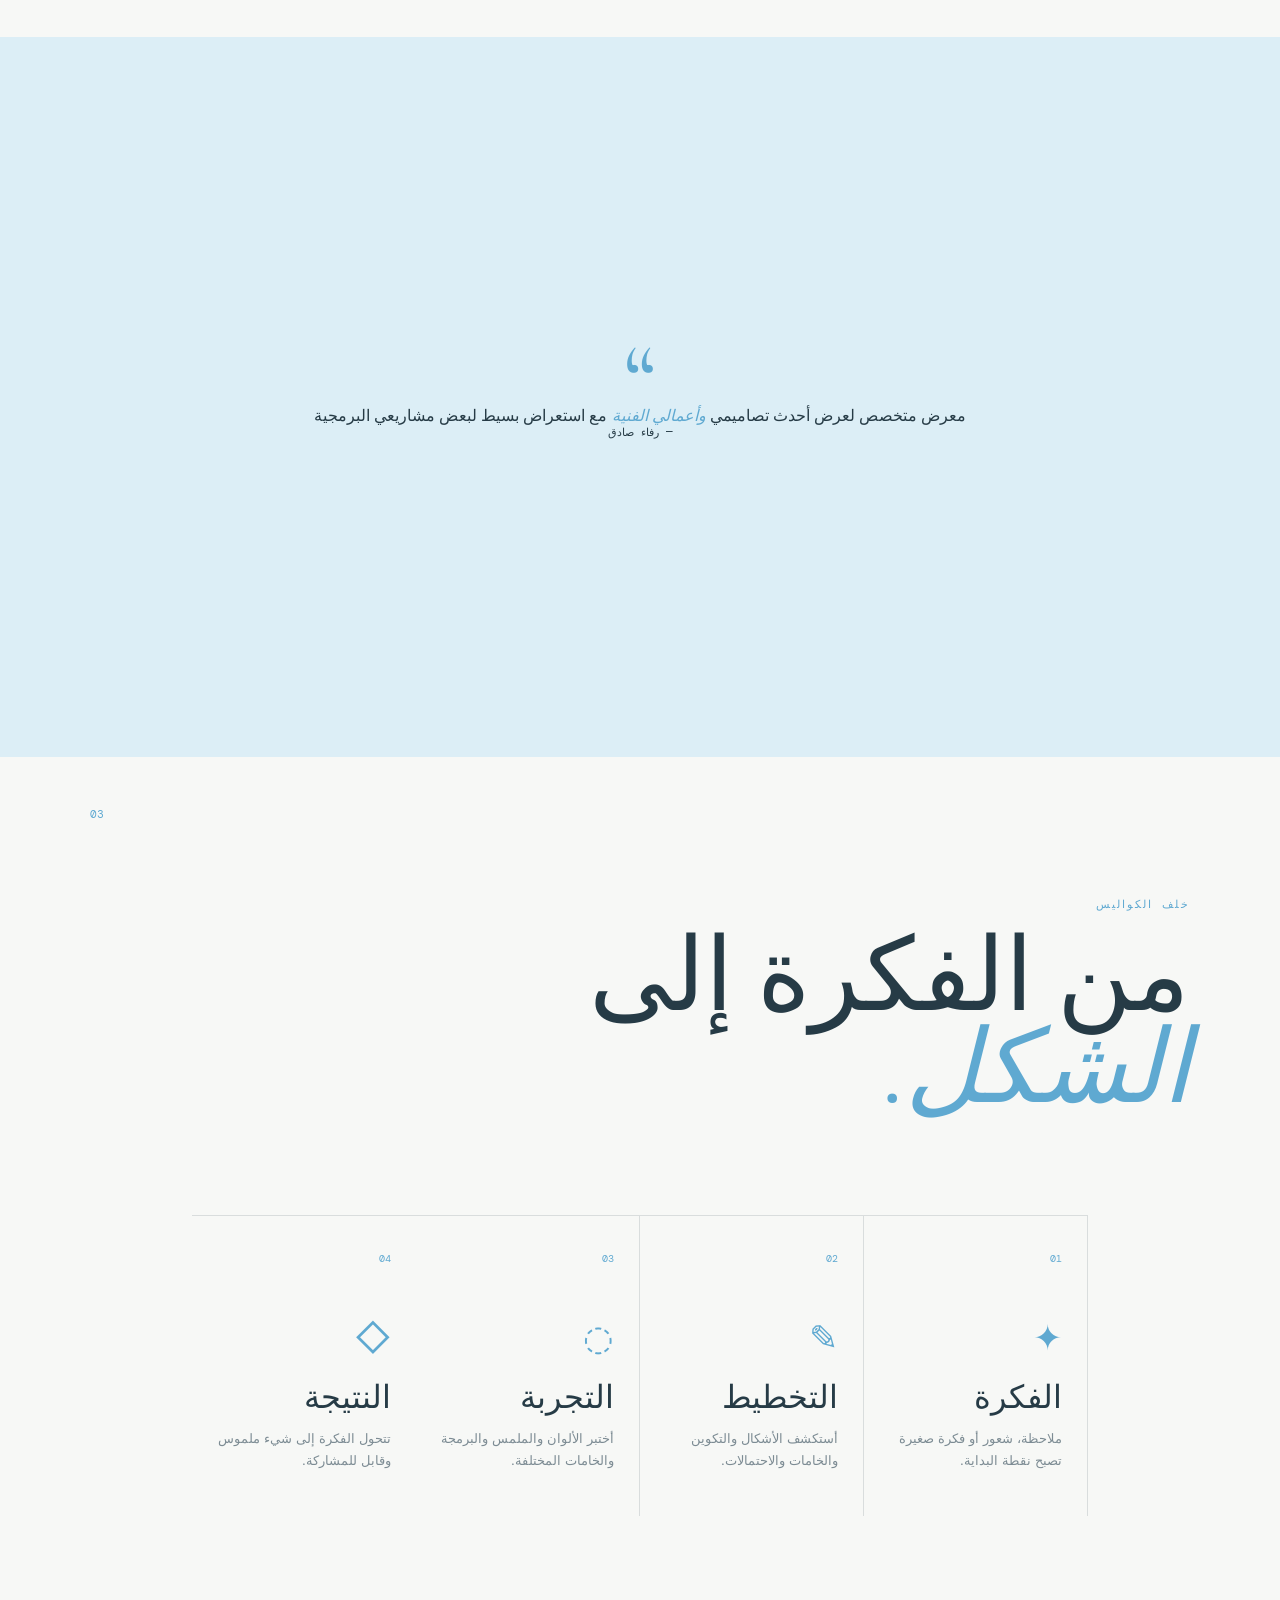
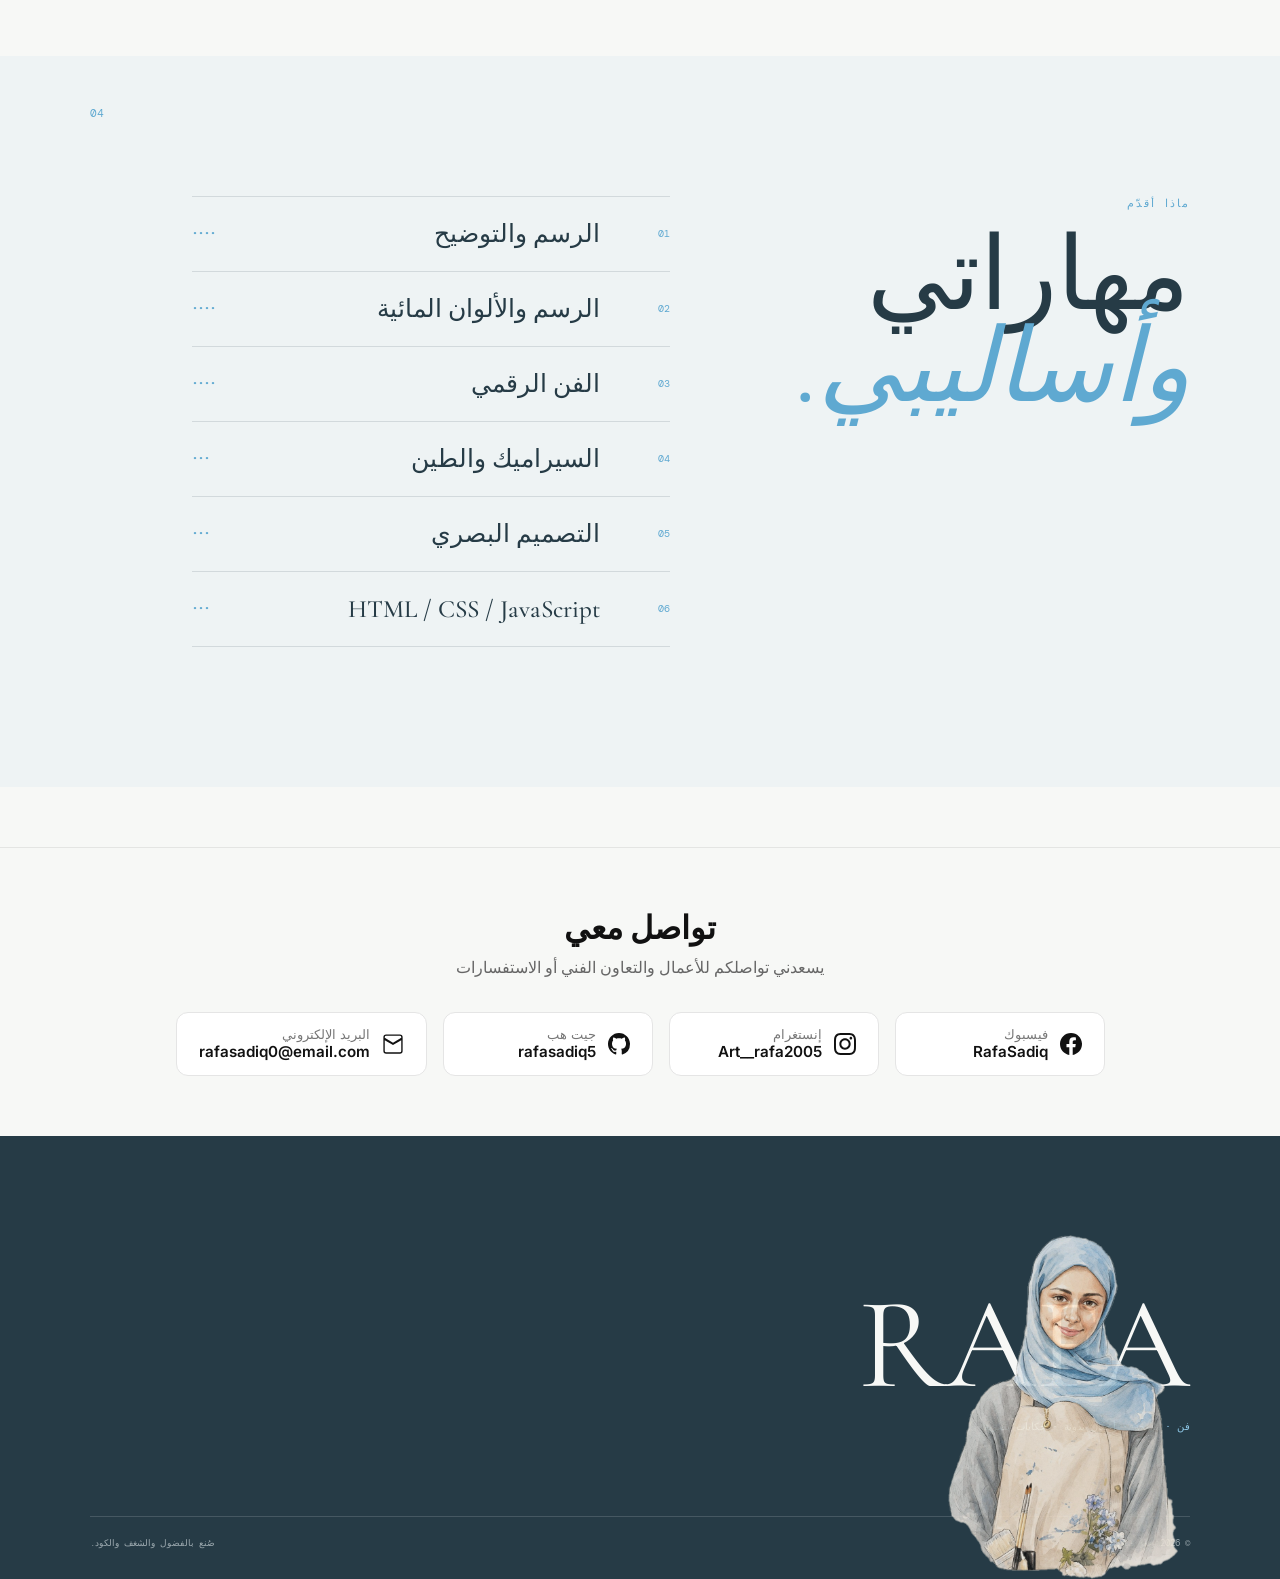
==== commit 614747d2: "Update portfolio project" ====
--- a/index.html
+++ b/index.html
@@ -357,7 +357,7 @@
 
         <!-- 01 — PAINTINGS -->
 
-      <a href="paintings.html" class="work-category">
+      <a href="painting.html" class="work-category">
     <div class="category-image">
         <img src="assets/works/painting-cover.jpg"
              alt="غلاف مجموعة اللوحات">
@@ -576,11 +576,9 @@
 
     <blockquote>
 
-        لا أريد أن أختار بين
-        <span>الفن</span>
-        والتقنية.
-        أريد أن أكتشف ماذا يحدث
-        عندما يلتقيان.
+        معرض متخصص لعرض أحدث تصاميمي
+        <span>وأعمالي الفنية </span>
+   مع استعراض بسيط لبعض مشاريعي البرمجية
 
     </blockquote>
 
@@ -892,226 +890,63 @@
 
 
 
-<!-- ================= TOOLS ================= -->
-
-<section class="tools section">
-
-
-    <div class="tools-header">
-
-
-        <p class="eyebrow">
-            صندوق أدواتي
-        </p>
-
-
-        <h2>
-
-            الأدوات التي
-            <em>أستخدمها.</em>
-
-        </h2>
-
-
-    </div>
-
-
-
-    <div class="tools-grid">
-
-
-        <div class="tool">
-
-            <span class="tool-symbol">
-                Ps
-            </span>
-
-            <p>
-                Photoshop
-            </p>
-
-        </div>
-
-
-
-        <div class="tool">
-
-            <span class="tool-symbol">
-                Ai
-            </span>
-
-            <p>
-                Illustrator
-            </p>
-
-        </div>
-
-
-
-        <div class="tool">
-
-            <span class="tool-symbol">
-                Pr
-            </span>
-
-            <p>
-                Procreate
-            </p>
-
-        </div>
-
-
-
-        <div class="tool">
-
-            <span class="tool-symbol">
-                VS
-            </span>
-
-            <p>
-                VS Code
-            </p>
-
-        </div>
-
-
-
-        <div class="tool">
-
-            <span class="tool-symbol">
-                Fg
-            </span>
-
-            <p>
-                Figma
-            </p>
-
-        </div>
-
-
-
-        <div class="tool">
-
-            <span class="tool-symbol">
-                JS
-            </span>
-
-            <p>
-                JavaScript
-            </p>
-
-        </div>
-
-
-    </div>
-
-
-</section>
+
 
 
 <!-- ================= CONTACT ================= -->
 
-<section class="contact section"
-         id="contact">
-
-
-    <div class="contact-background"></div>
-
-
-    <div class="section-number">
-        05
-    </div>
-
-
-
-    <div class="contact-content">
-
-
-        <p class="eyebrow">
-            هل لديك فكرة؟
-        </p>
-
-
-        <h2>
-
-            لنجعل منها
-            <em>شيئًا.</em>
-
-        </h2>
-
-
-        <p class="contact-description">
-
-            سواء كانت لوحة فنية، فكرة بصرية،
-            موقعًا إبداعيًا أو مجرد حديث عن الفن،
-            يسعدني أن أسمع منك.
-
-        </p>
-
-
-        <a href="mailto:rafasadiq0@gmail.com"
-           class="primary-button">
-
-            تواصلي معي
-
-            <span>
-                ↙
-            </span>
-
-        </a>
-
-
-    </div>
-
-
-
-    <div class="contact-details">
-
-
-        <p>
-
-            البريد الإلكتروني
-
-            <br>
-
-            <a href="mailto:rafasadiq0@gmail.com">
-                rafasadiq0@gmail.com
-            </a>
-
-        </p>
-
-
-
-        <p>
-
-            إنستغرام
-
-            <br>
-
-            <a href="#">
-                @art__rafa2005
-            </a>
-
-        </p>
-
-
-
-        <p>
-
-            GitHub
-
-            <br>
-
-            <a href="#">
-                github.com/rafasadiq
-            </a>
-
-        </p>
-
-
-    </div>
-
-
+<!-- قسم التواصل -->
+<section id="contact" class="contact-section">
+  <div class="contact-container">
+    <h2>تواصل معي</h2>
+    <p>يسعدني تواصلكم للأعمال والتعاون الفني أو الاستفسارات</p>
+    
+    <div class="social-links">
+      <!-- فيسبوك -->
+      <a href="https://www.facebook.com/share/1W75xnnwzA/" target="_blank" class="social-btn">
+        <svg class="social-icon" xmlns="http://www.w3.org/2000/svg" viewBox="0 0 24 24" fill="currentColor">
+          <path d="M24 12.073c0-6.627-5.373-12-12-12s-12 5.373-12 12c0 5.99 4.388 10.954 10.125 11.854v-8.385H7.078v-3.47h3.047V9.43c0-3.007 1.792-4.669 4.533-4.669 1.312 0 2.686.235 2.686.235v2.953H15.83c-1.491 0-1.956.925-1.956 1.874v2.25h3.328l-.532 3.47h-2.796v8.385C19.612 23.027 24 18.062 24 12.073z"/>
+        </svg>
+        <div class="btn-text">
+          <span class="platform-name">فيسبوك</span>
+          <span class="handle-name">RafaSadiq</span>
+        </div>
+      </a>
+
+      <!-- إنستغرام -->
+      <a href="https://www.instagram.com/art__rafa2005?stkn=aWN5cXUzdTZkc3B5" target="_blank" class="social-btn">
+        <svg class="social-icon" xmlns="http://www.w3.org/2000/svg" viewBox="0 0 24 24" fill="currentColor">
+          <path d="M12 2.163c3.204 0 3.584.012 4.85.07 3.252.148 4.771 1.691 4.919 4.919.058 1.265.069 1.645.069 4.849 0 3.205-.012 3.584-.069 4.849-.149 3.225-1.664 4.771-4.919 4.919-1.266.058-1.644.07-4.85.07-3.204 0-3.584-.012-4.849-.07-3.26-.149-4.771-1.699-4.919-4.92-.058-1.265-.07-1.644-.07-4.849 0-3.204.013-3.583.07-4.849.149-3.227 1.664-4.771 4.919-4.919 1.266-.057 1.645-.069 4.849-.069zm0-2.163c-3.259 0-3.667.014-4.947.072-4.358.2-6.78 2.618-6.98 6.98-.059 1.281-.073 1.689-.073 4.948 0 3.259.014 3.668.072 4.948.2 4.358 2.618 6.78 6.98 6.98 1.281.058 1.689.072 4.948.072 3.259 0 3.668-.014 4.948-.072 4.354-.2 6.782-2.618 6.979-6.98.059-1.28.073-1.689.073-4.948 0-3.259-.014-3.667-.072-4.947-.196-4.354-2.617-6.78-6.979-6.98-1.281-.059-1.69-.073-4.949-.073zm0 5.838c-3.403 0-6.162 2.759-6.162 6.162s2.759 6.163 6.162 6.163 6.162-2.759 6.162-6.163c0-3.403-2.759-6.162-6.162-6.162zm0 10.162c-2.209 0-4-1.79-4-4 0-2.209 1.791-4 4-4s4 1.791 4 4c0 2.21-1.791 4-4 4zm6.406-11.845c-.796 0-1.441.645-1.441 1.44s.645 1.44 1.441 1.44c.795 0 1.439-.645 1.439-1.44s-.644-1.44-1.439-1.44z"/>
+        </svg>
+        <div class="btn-text">
+          <span class="platform-name">إنستغرام</span>
+          <span class="handle-name">Art__rafa2005</span>
+        </div>
+      </a>
+
+      <!-- جيت هب -->
+      <a href="https://github.com/rafasadiq5" target="_blank" class="social-btn">
+        <svg class="social-icon" xmlns="http://www.w3.org/2000/svg" viewBox="0 0 24 24" fill="currentColor">
+          <path d="M12 0C5.37 0 0 5.37 0 12c0 5.31 3.435 9.795 8.205 11.385.6.105.825-.255.825-.57 0-.285-.015-1.23-.015-2.235-3.015.555-3.795-.735-4.035-1.41-.135-.345-.72-1.41-1.23-1.695-.42-.225-1.02-.78-.015-.795.945-.015 1.62.87 1.845 1.23 1.08 1.815 2.805 1.305 3.495.99.105-.78.42-1.305.765-1.605-2.67-.3-5.46-1.335-5.46-5.925 0-1.305.465-2.385 1.23-3.225-.12-.3-.54-1.53.12-3.18 0 0 1.005-.315 3.3 1.23.96-.27 1.98-.405 3-.405s2.04.135 3 .405c2.295-1.56 3.3-1.23 3.3-1.23.66 1.65.24 2.88.12 3.18.765.84 1.23 1.905 1.23 3.225 0 4.605-2.805 5.625-5.475 5.925.435.375.81 1.095.81 2.22 0 1.605-.015 2.895-.015 3.3 0 .315.225.69.825.57A12.02 12.02 0 0024 12c0-6.63-5.37-12-12-12z"/>
+        </svg>
+        <div class="btn-text">
+          <span class="platform-name">جيت هب</span>
+          <span class="handle-name">rafasadiq5</span>
+        </div>
+      </a>
+
+      <!-- البريد الإلكتروني -->
+      <a href="mailto:rafasadiq0@email.com" class="social-btn">
+        <svg class="social-icon" xmlns="http://www.w3.org/2000/svg" viewBox="0 0 24 24" fill="currentColor">
+          <path d="M1.5 4.5a3 3 0 013-3h15a3 3 0 013 3v15a3 3 0 01-3 3h-15a3 3 0 01-3-3v-15zm3-1.5a1.5 1.5 0 00-1.5 1.5v.693l9 5.4 9-5.4V4.5A1.5 1.5 0 0019.5 3h-15zM21 7.807l-8.55 5.13a.75.75 0 01-.9 0L3 7.807V19.5A1.5 1.5 0 004.5 21h15a1.5 1.5 0 001.5-1.5V7.807z"/>
+          </svg>
+        <div class="btn-text">
+          <span class="platform-name">البريد الإلكتروني</span>
+          <span class="handle-name">rafasadiq0@email.com</span>
+        </div>
+      </a>
+    </div>
+  </div>
 </section>
 
 
--- a/css/style.css
+++ b/css/style.css
@@ -882,7 +882,7 @@
     line-height: 0.5;
 
 }
-
+.back-button
 
 blockquote {
 
@@ -1862,36 +1862,37 @@
 /* =========================
    BACK BUTTON
 ========================= */
-
-.back-button {
-
-    border: none;
-
-    background: none;
-
-    padding: 0;
-
-    font-family: var(--mono);
-
-    font-size: 10px;
-
-    color: var(--sky-dark);
-
-    cursor: pointer;
-
-    margin-bottom: 60px;
-
-    transition: 0.3s;
-
-}
-
-
-.back-button:hover {
-
-    color: var(--ink);
-
-    transform: translateX(5px);
-
+/* تنسيق زر العودة المكبر */
+.back-btn {
+  display: inline-flex;
+  align-items: center;
+  gap: 12px;
+  padding: 14px 28px;
+  font-size: 1.2rem; /* تكبير الخط */
+  font-weight: bold;
+  color: #ffffff;
+  background-color: #222222; /* لون الخلفية */
+  border-radius: 50px; /* زوايا دائرية بسيطة */
+  text-decoration: none;
+  margin: 20px 0;
+  box-shadow: 0 4px 12px rgba(0, 0, 0, 0.15); /* ظل لإبراز الزر */
+  transition: all 0.3s ease;
+}
+
+/* تأثير عند مرور الماوس على الزر */
+.back-btn:hover {
+  background-color: #000000;
+  transform: translateY(-3px); /* رفعة بسيطة للأعلى */
+  box-shadow: 0 6px 18px rgba(0, 0, 0, 0.25);
+}
+
+.back-btn .arrow {
+  font-size: 1.4rem;
+  transition: transform 0.3s ease;
+}
+
+.back-btn:hover .arrow {
+  transform: translateX(5px); /* تحريك السهم عند التأشير */
 }
 
 
@@ -2062,47 +2063,100 @@
 }
 
 
-/* Skills */
-
-.skills {
-    direction: rtl;
-}
-
-.skills-layout {
-    direction: rtl;
-}
-
-.skill-row {
-    direction: rtl;
-}
-
-
-/* Tools */
-
-.tools {
-    direction: rtl;
-}
-
-.tools-header {
-    text-align: right;
-}
+
 
 
 /* Contact */
 
-.contact {
-    direction: rtl;
-}
-
-.contact-content {
-    text-align: right;
-}
-
-.contact-details {
-    text-align: right;
-}
-
-
+/* تنسيق قسم التواصل */
+/* تنسيق قسم التواصل الرئيسي */
+/* قسم التواصل موحد الألوان */
+.contact-section {
+  padding: 60px 20px;
+  text-align: center;
+  border-top: 1px solid rgba(0, 0, 0, 0.08);
+  margin-top: 60px;
+}
+
+.contact-section h2 {
+  font-size: 2rem;
+  margin-bottom: 10px;
+  color: #111111;
+}
+
+.contact-section p {
+  font-size: 1rem;
+  color: #666666;
+  margin-bottom: 35px;
+}
+
+/* التنسيق الشبكي للأزرار */
+.social-links {
+  display: flex;
+  justify-content: center;
+  gap: 16px;
+  flex-wrap: wrap;
+}
+
+/* تنسيق زر التواصل الحيادي */
+.social-btn {
+  display: inline-flex;
+  align-items: center;
+  gap: 12px;
+  padding: 14px 22px;
+  border-radius: 12px;
+  color: #111111; /* لون النص الافتراضي للموقع */
+  background-color: #ffffff;
+  border: 1px solid #e5e5e5; /* إطار هادئ بدون ألوان فاقعة */
+  text-decoration: none;
+  transition: all 0.25s ease;
+  min-width: 210px;
+}
+
+/* أيقونات SVG */
+.social-icon {
+  width: 22px;
+  height: 22px;
+  fill: #111111; /* لون الأيقونة موحد مع النص */
+  transition: fill 0.25s ease;
+}
+
+.btn-text {
+  display: flex;
+  flex-direction: column;
+  text-align: right;
+}
+
+.platform-name {
+  font-size: 0.8rem;
+  color: #777777;
+}
+
+.handle-name {
+  font-size: 0.95rem;
+  font-weight: 600;
+  color: #111111;
+}
+
+/* التفاعل عند التأشير (Hover) */
+.social-btn:hover {
+  background-color: #111111; /* يعكس اللون للداكن عند التأشير */
+  border-color: #111111;
+  transform: translateY(-2px);
+  box-shadow: 0 4px 12px rgba(0, 0, 0, 0.08);
+}
+
+.social-btn:hover .platform-name {
+  color: #cccccc;
+}
+
+.social-btn:hover .handle-name {
+  color: #ffffff;
+}
+
+.social-btn:hover .social-icon {
+  fill: #ffffff; /* تحول الأيقونة إلى الأبيض عند التأشير */
+}
 /* Footer */
 
 footer {
@@ -2190,4 +2244,6 @@
 
     }
 
-}+}
+
+
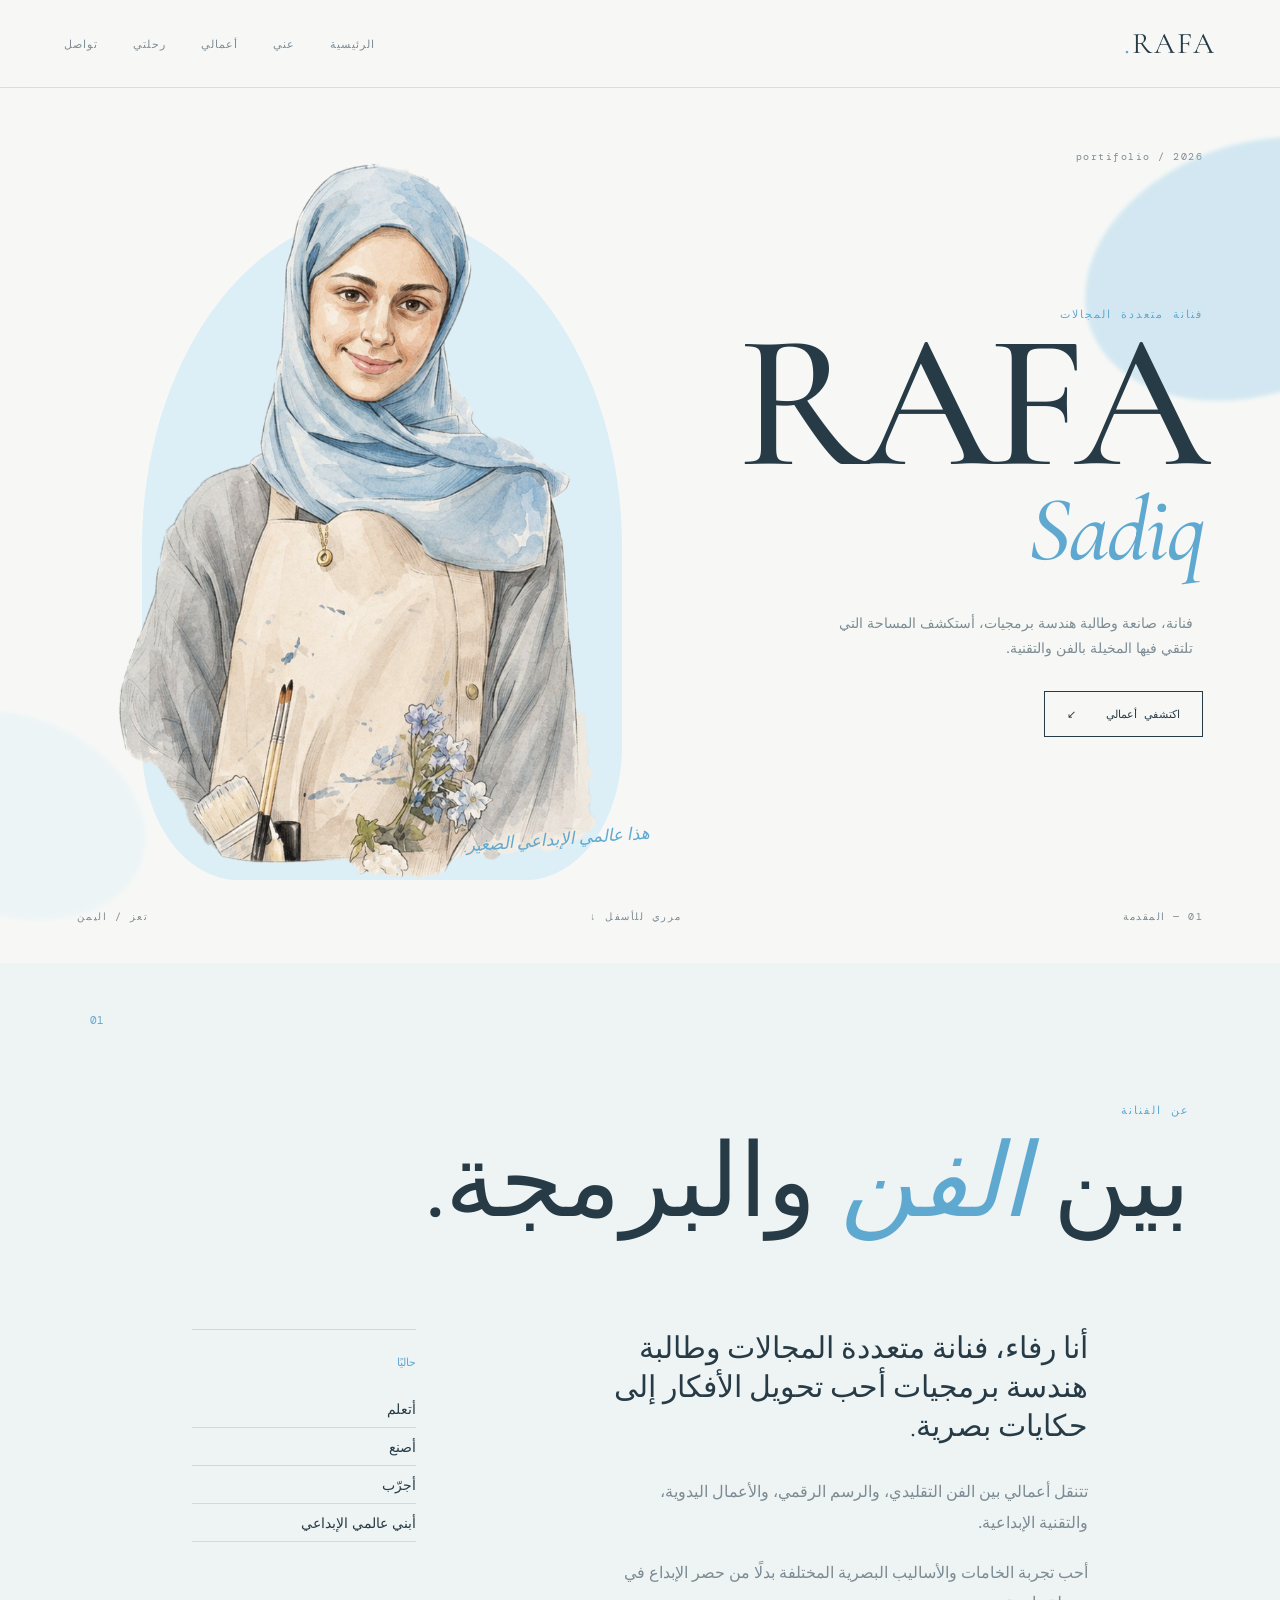
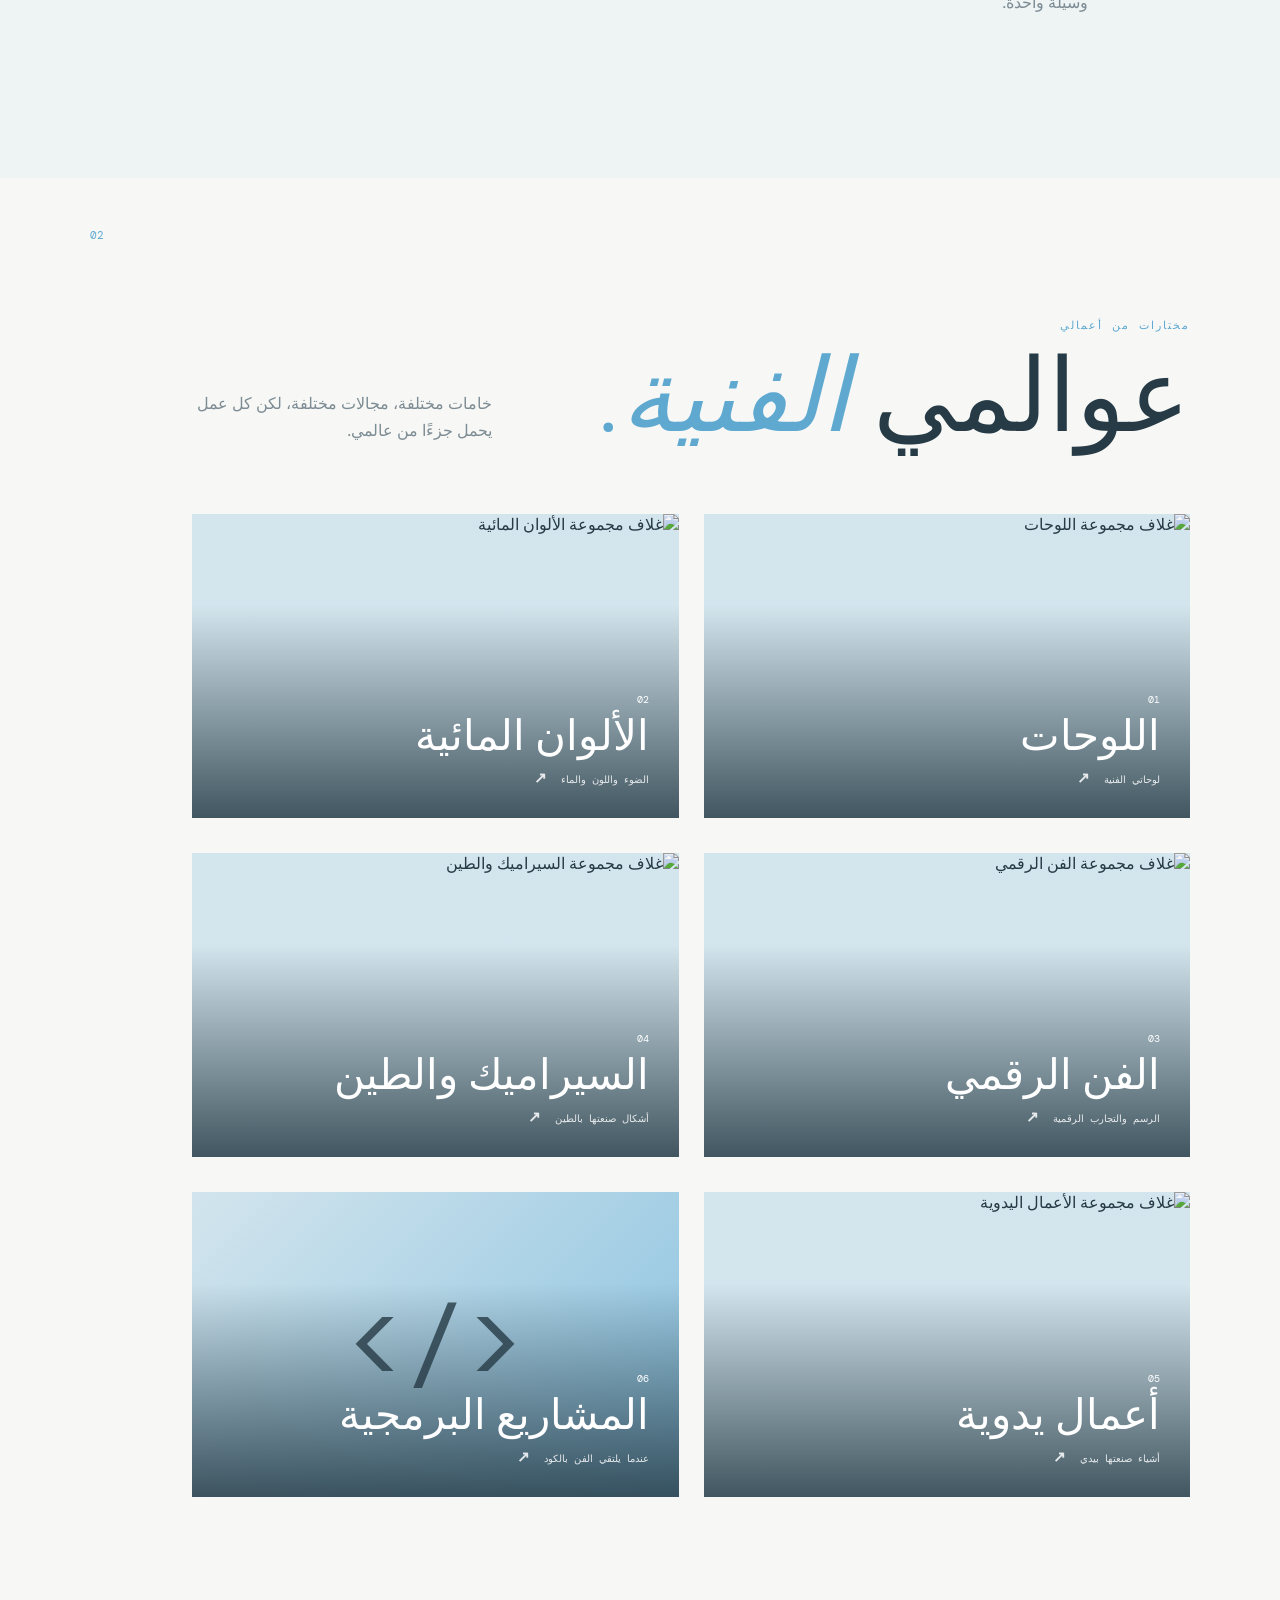
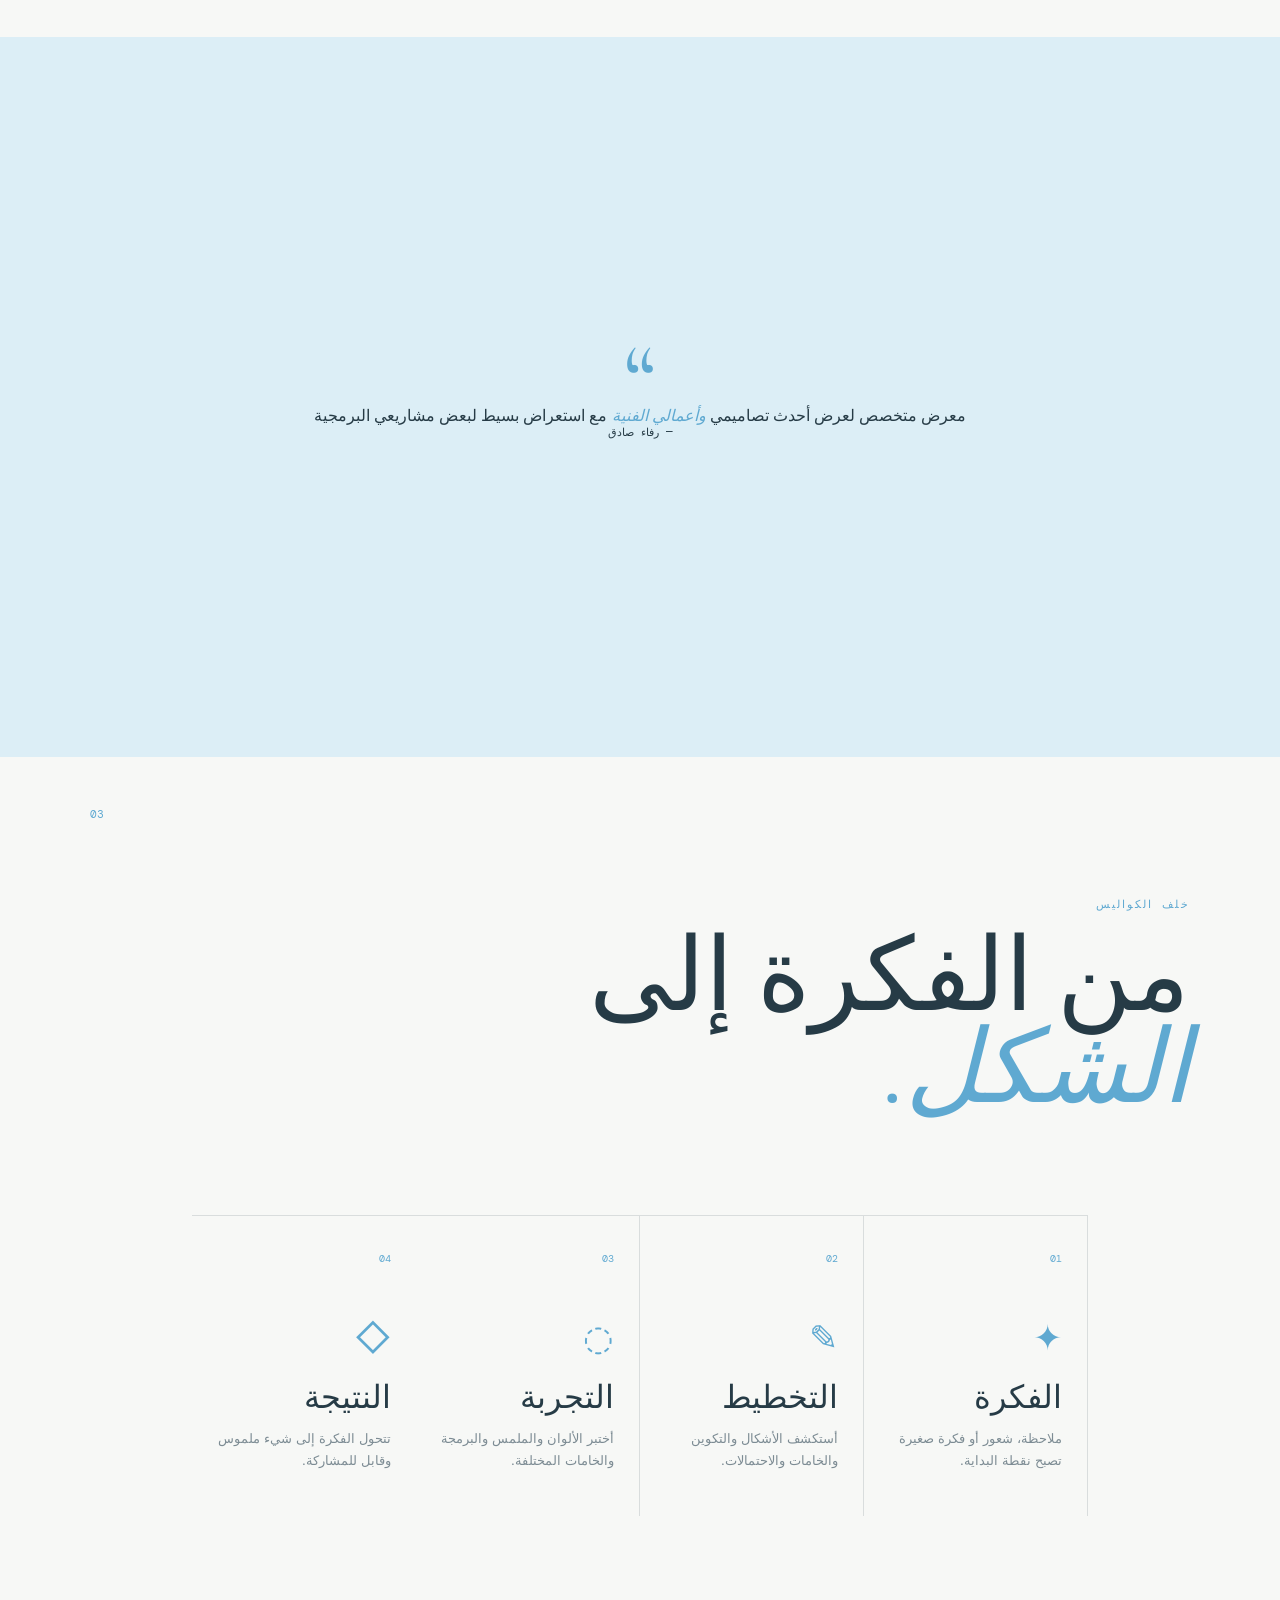
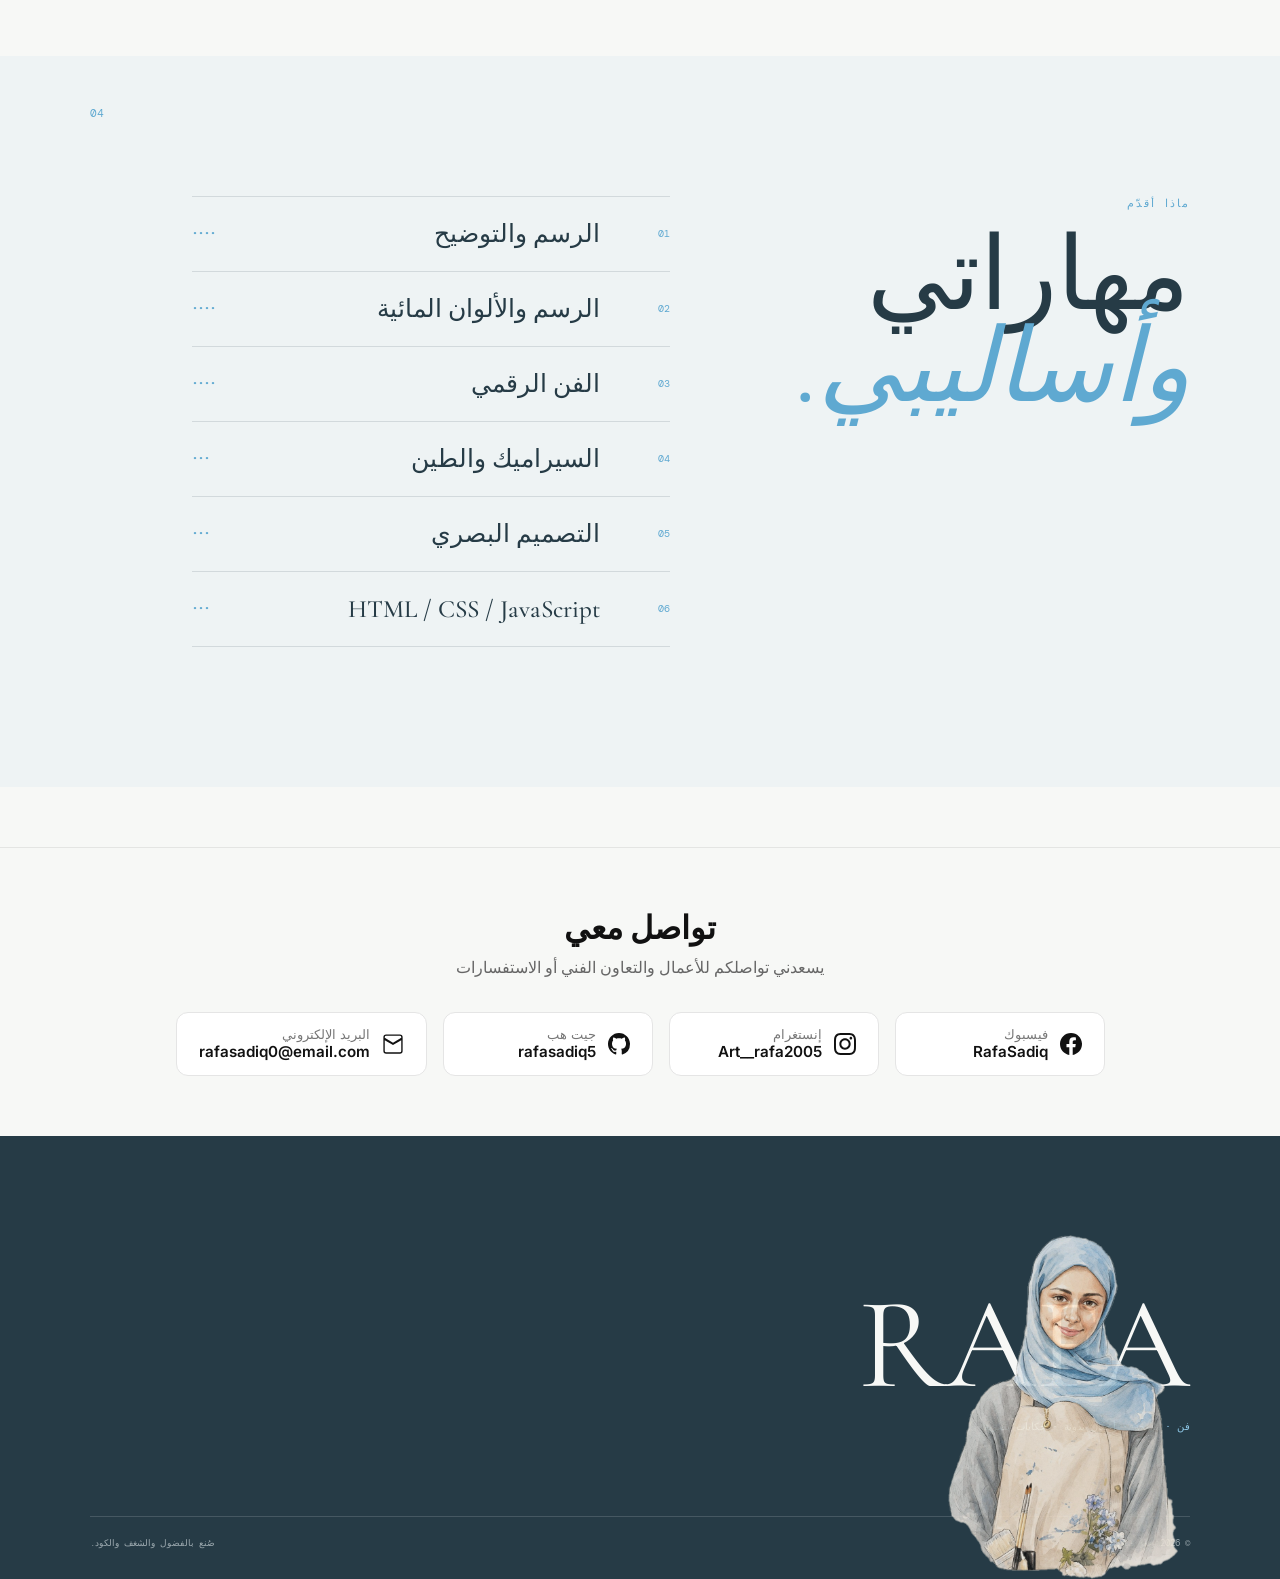
==== commit 251576c2: "update ceramics order modal" ====
--- a/index.html
+++ b/index.html
@@ -97,12 +97,9 @@
 
     <div class="hero-top">
 
+        
         <span>
-            فن / برمجة / حكايات بصرية
-        </span>
-
-        <span>
-            معرض شخصي / 2026
+            portifolio / 2026
         </span>
 
     </div>
